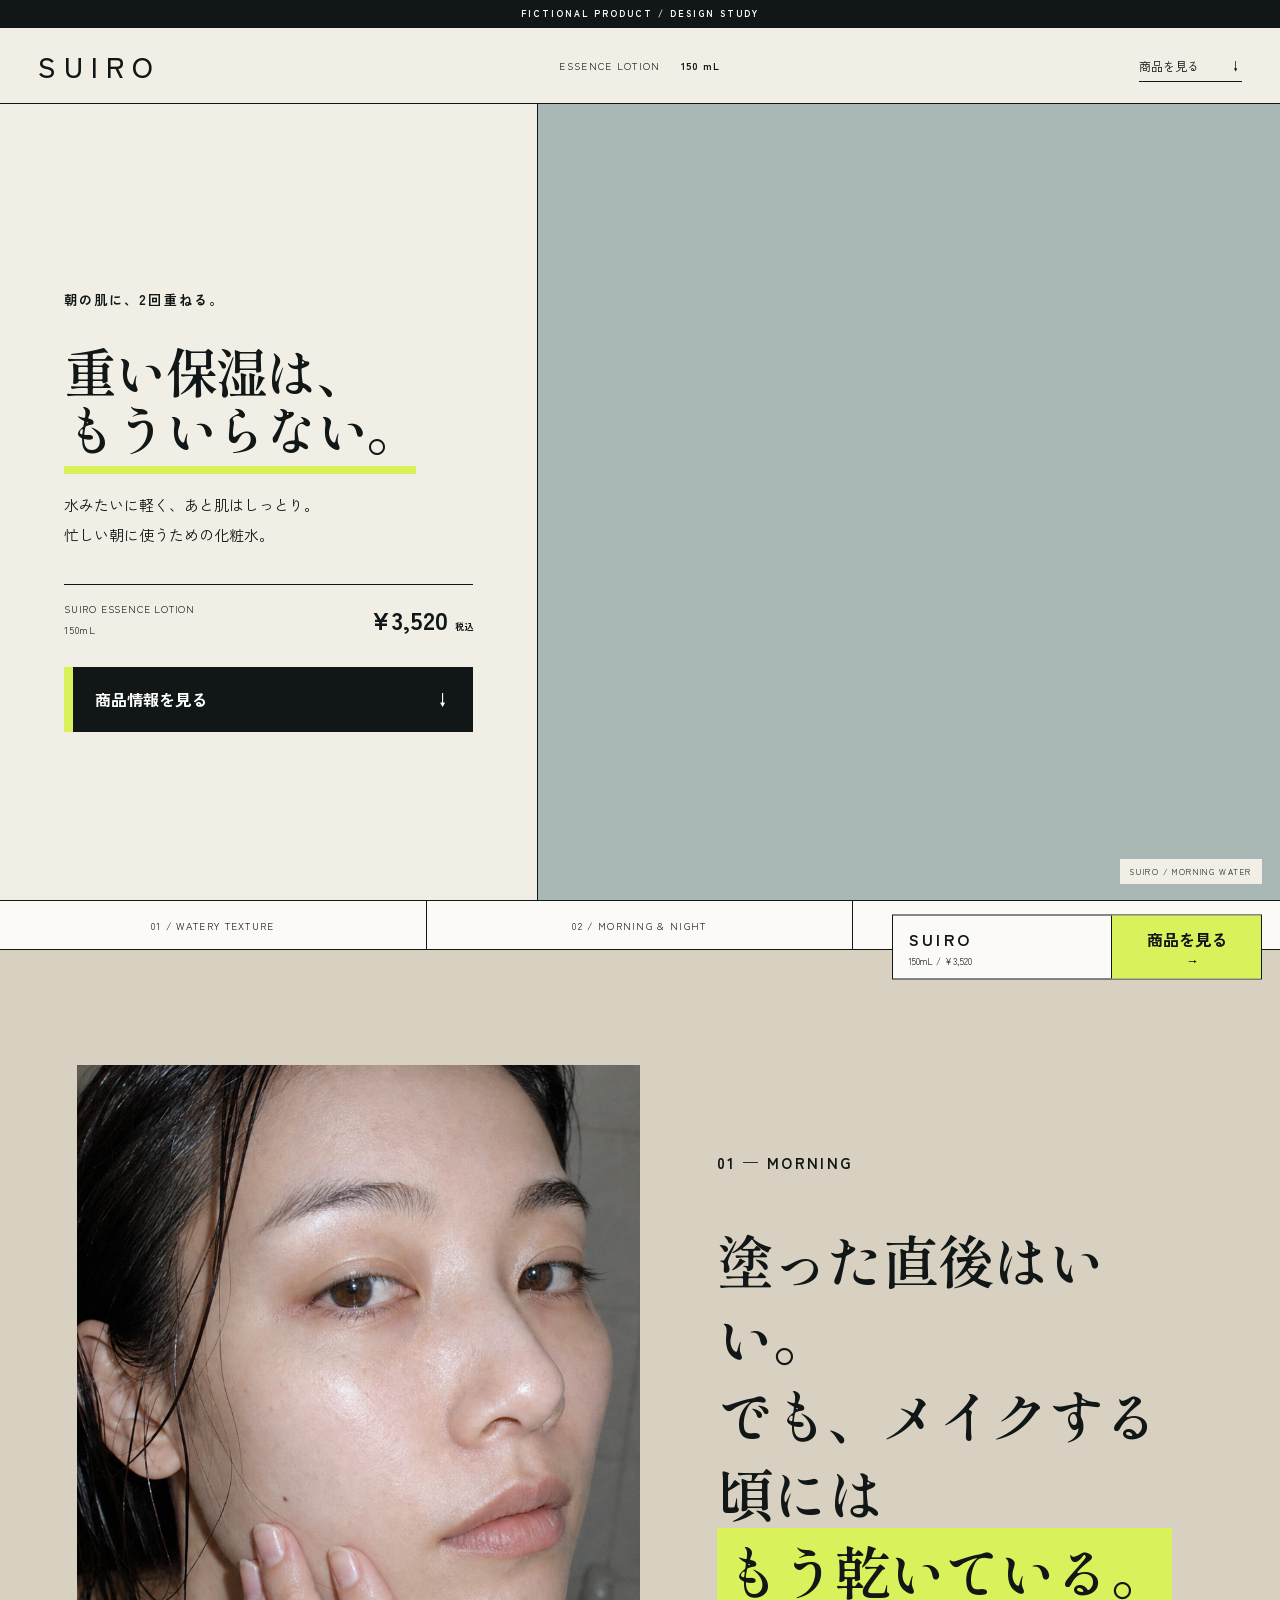
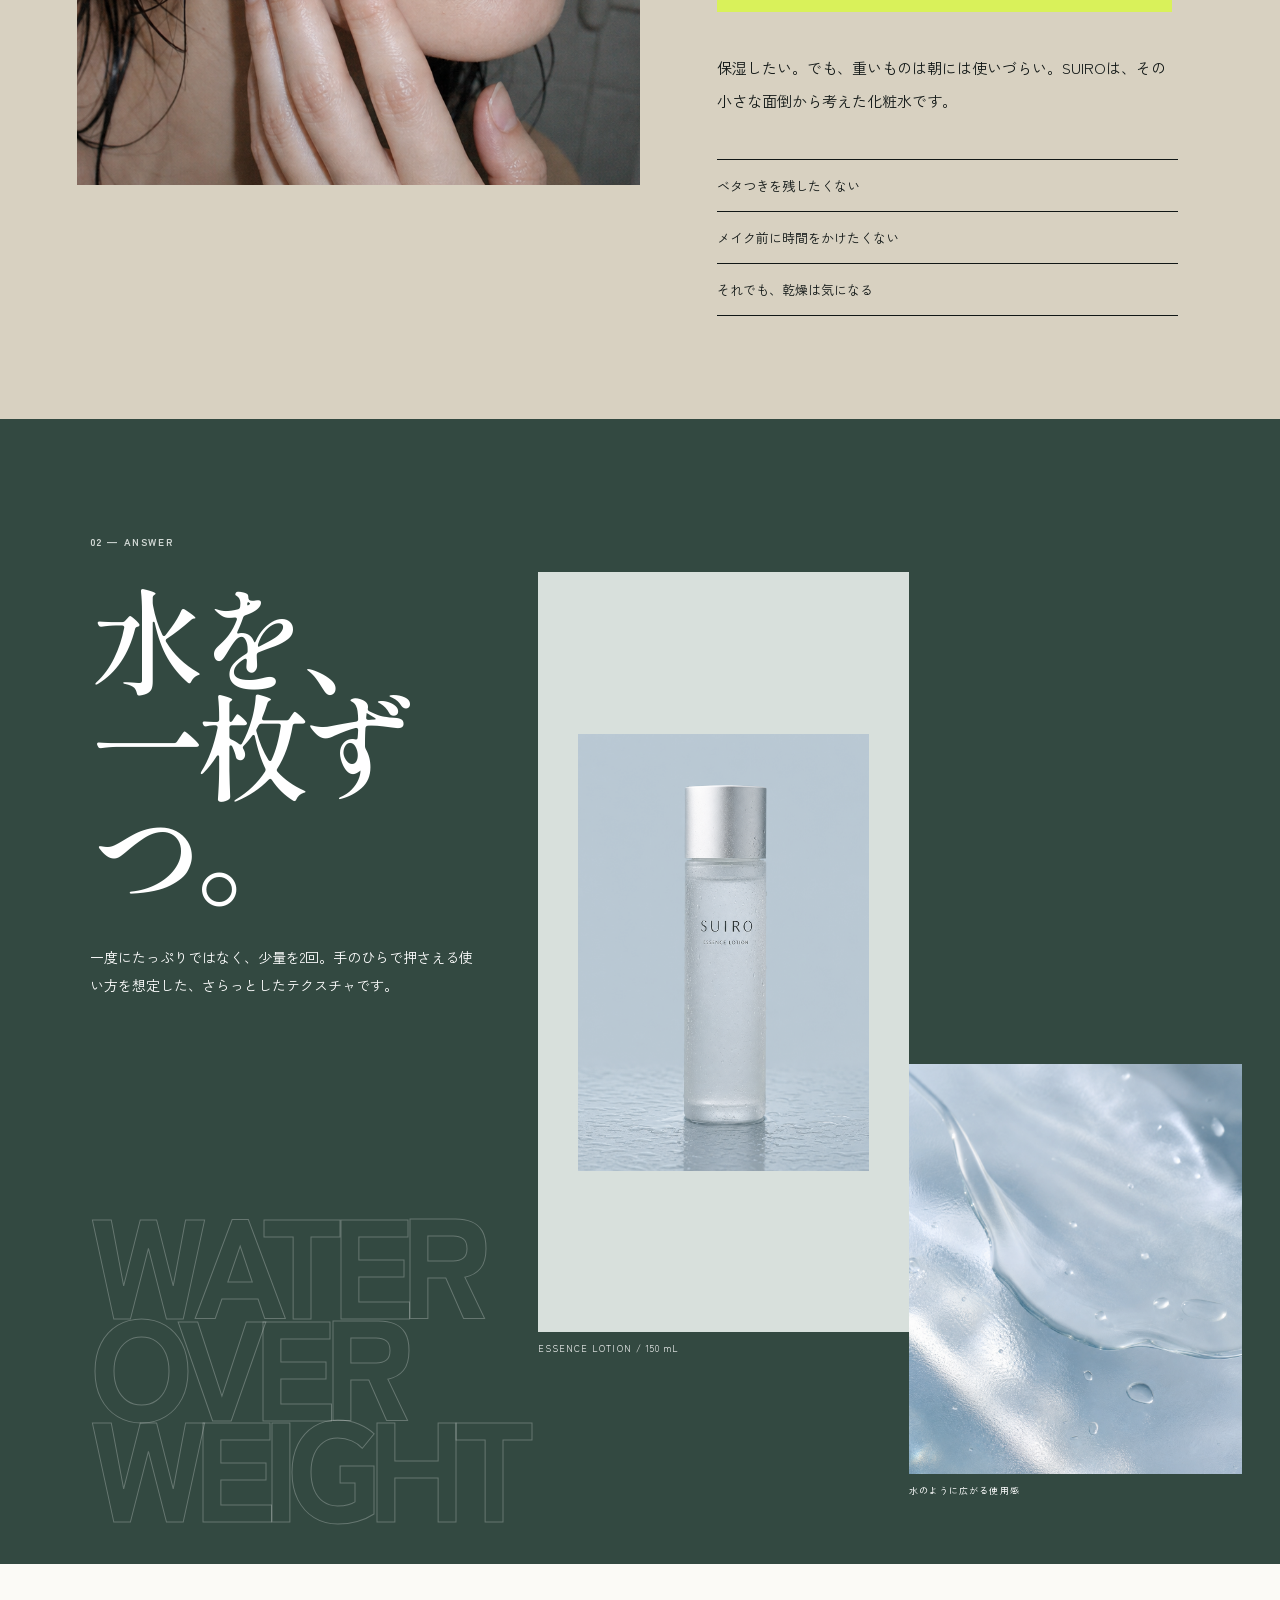
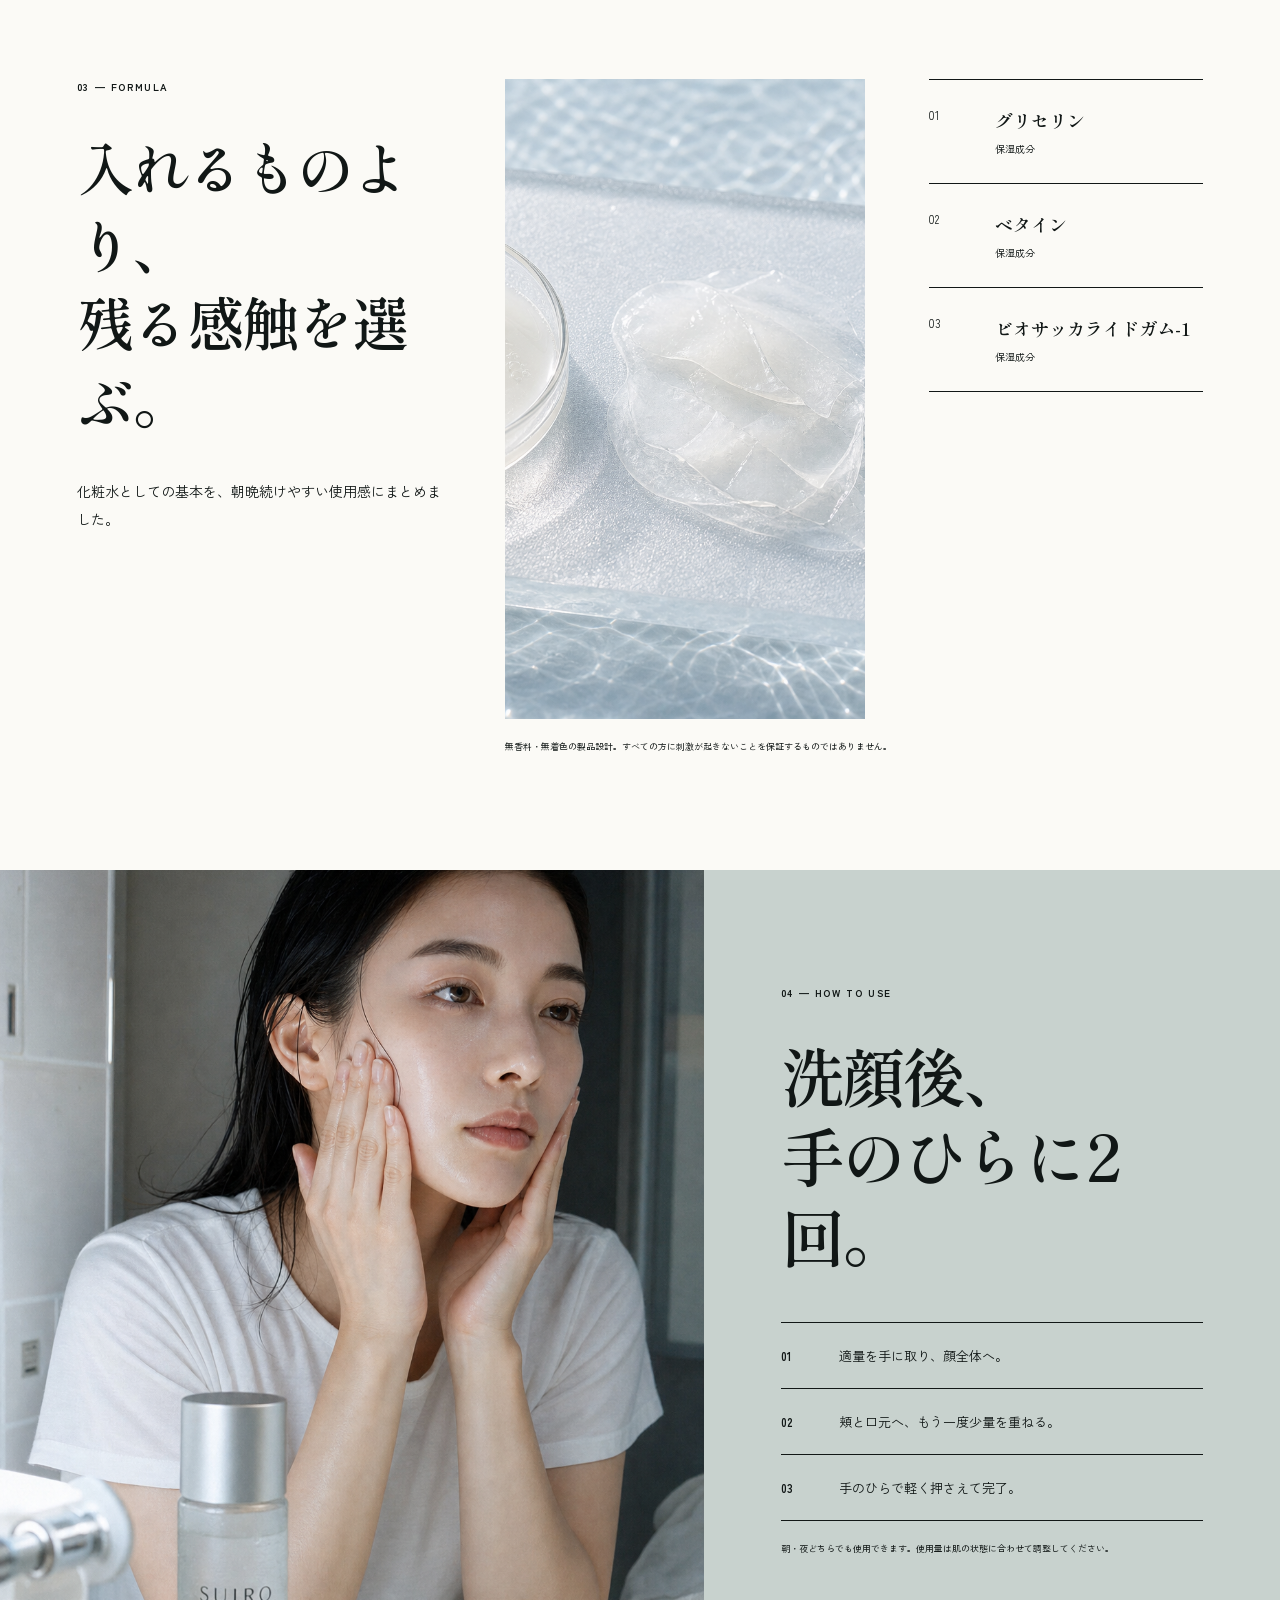
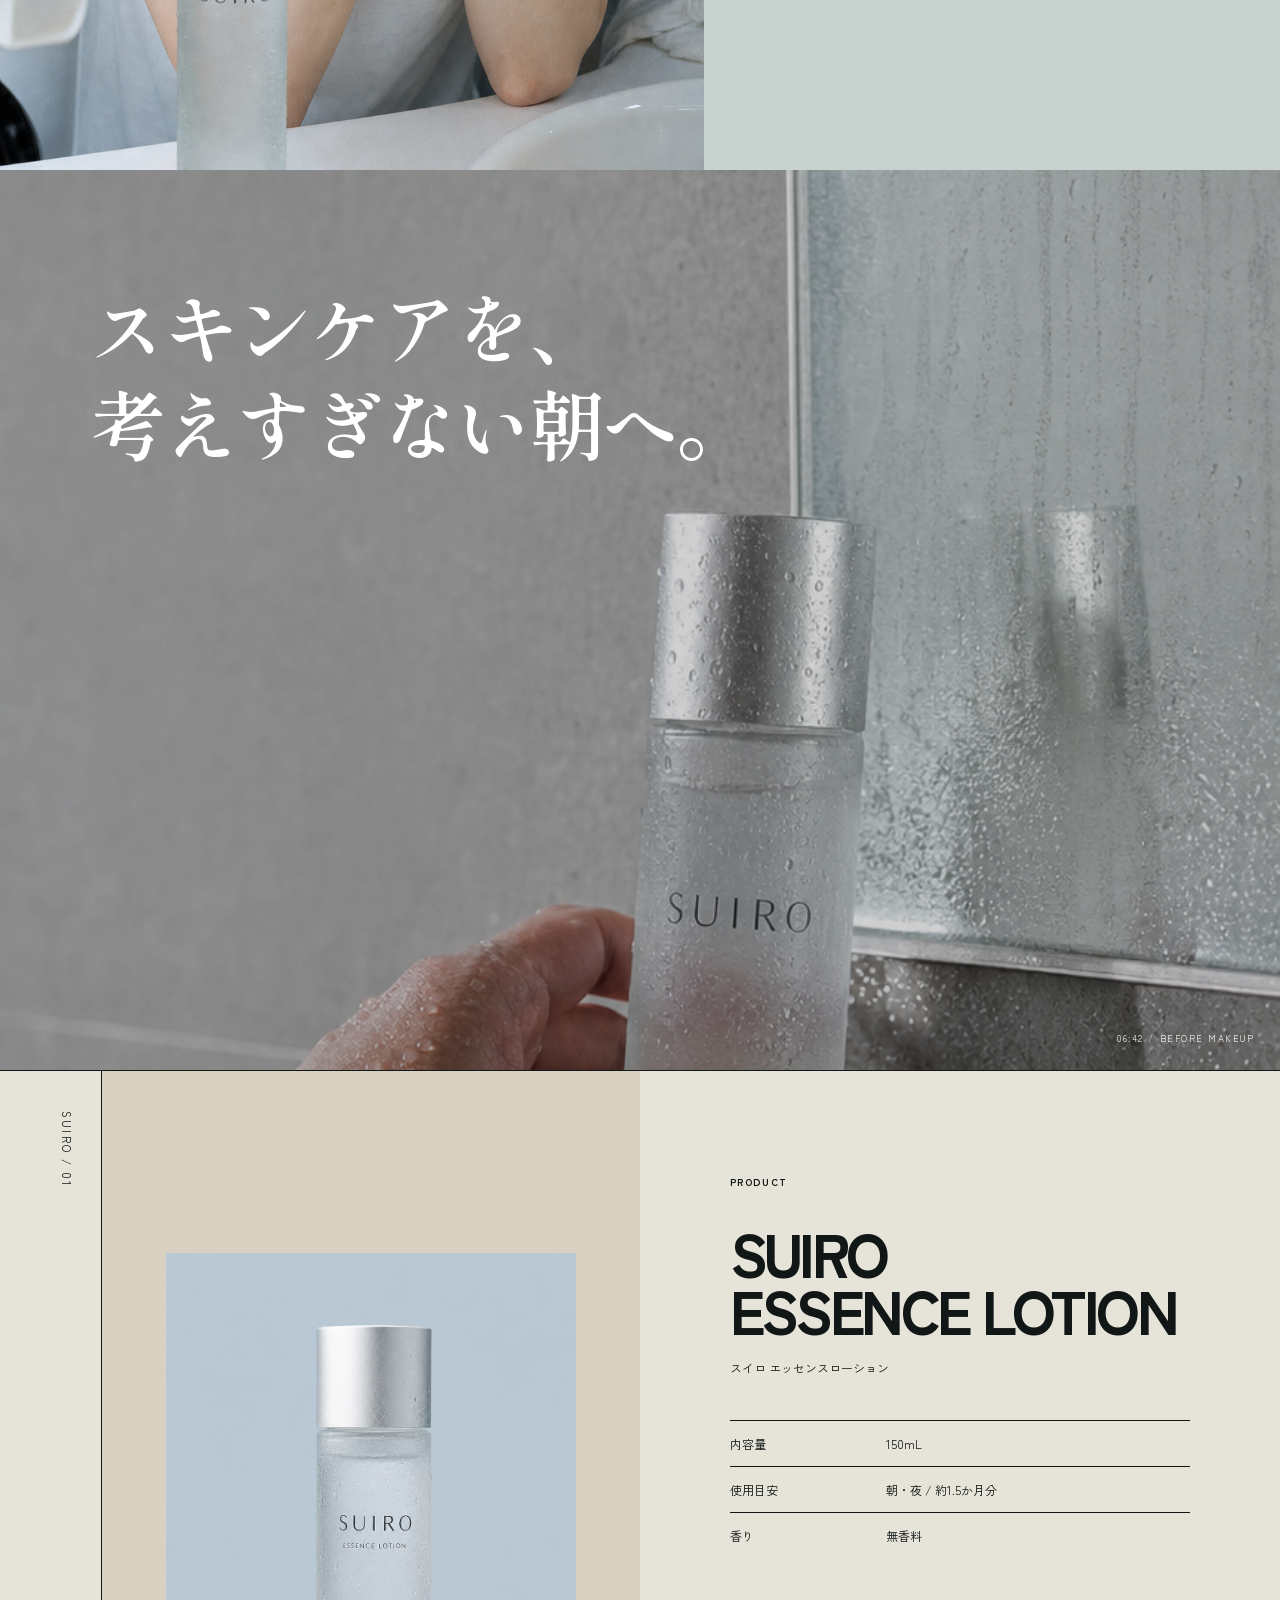
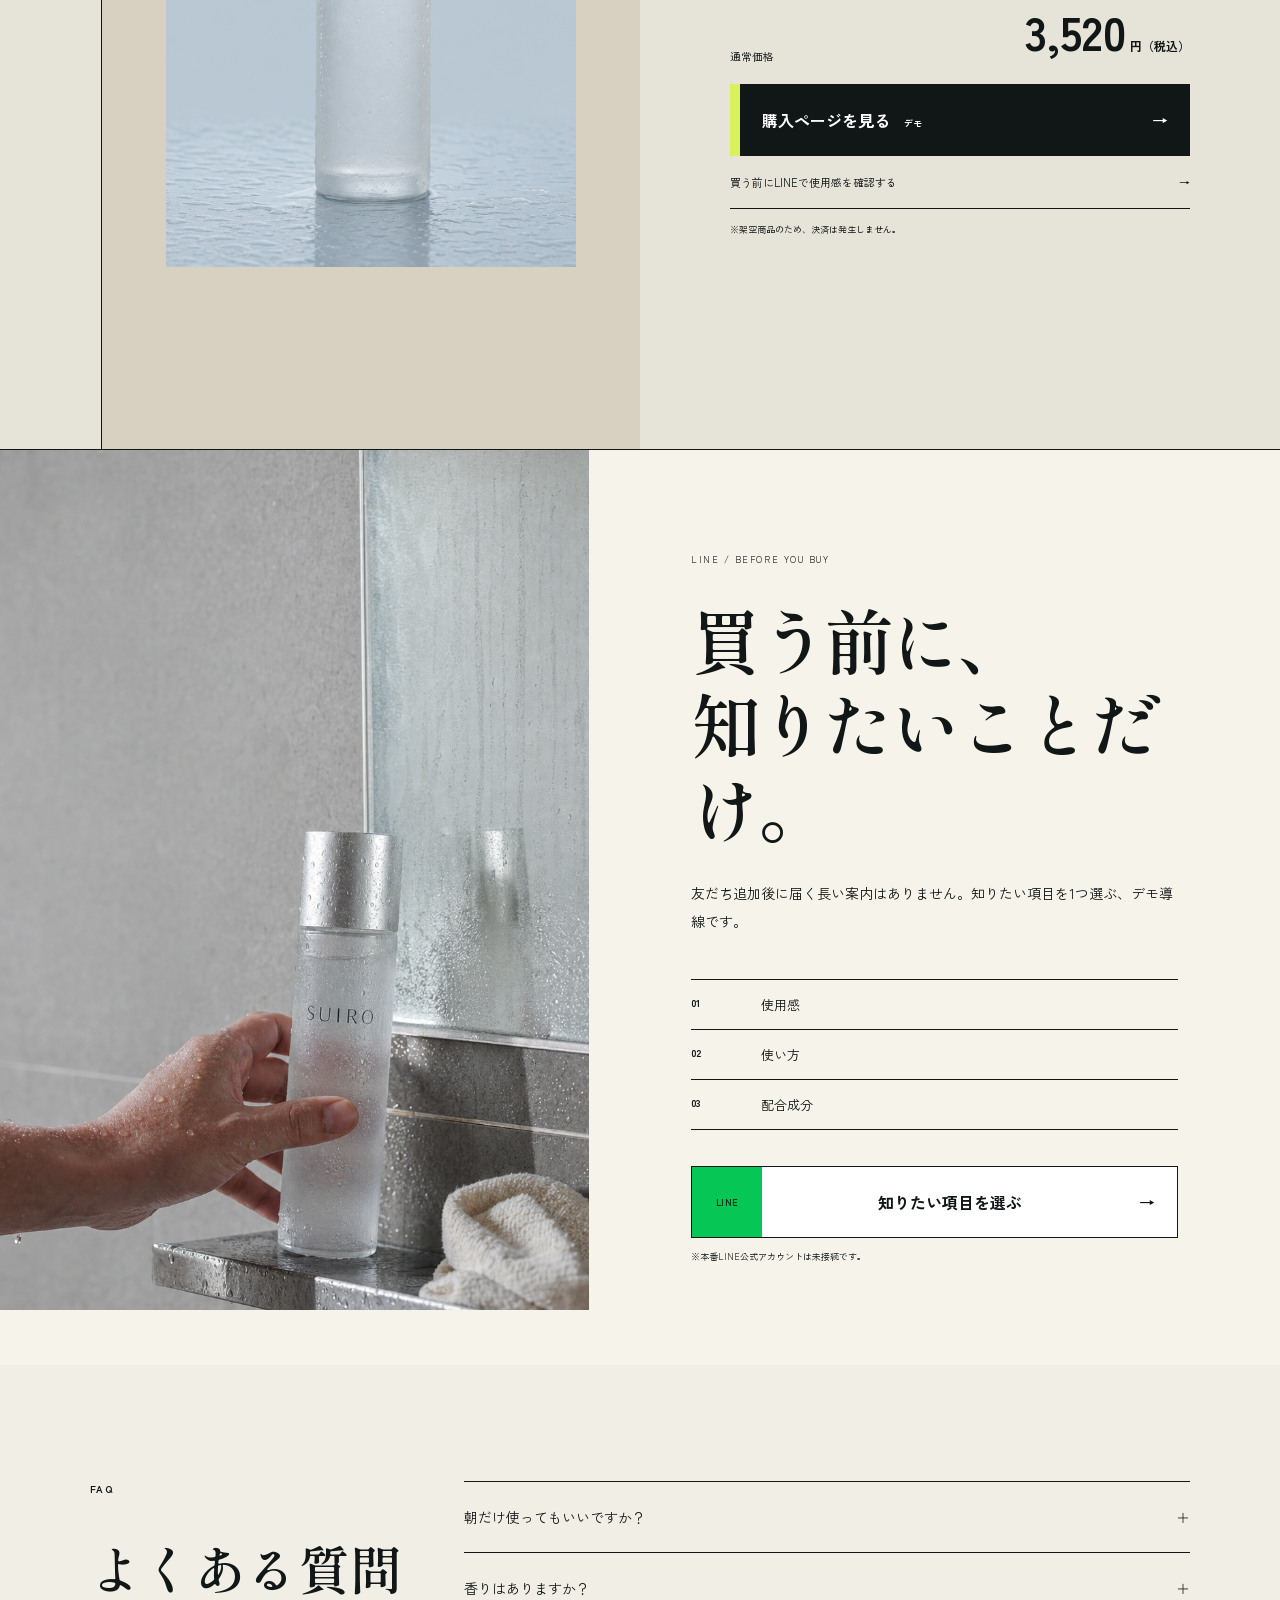
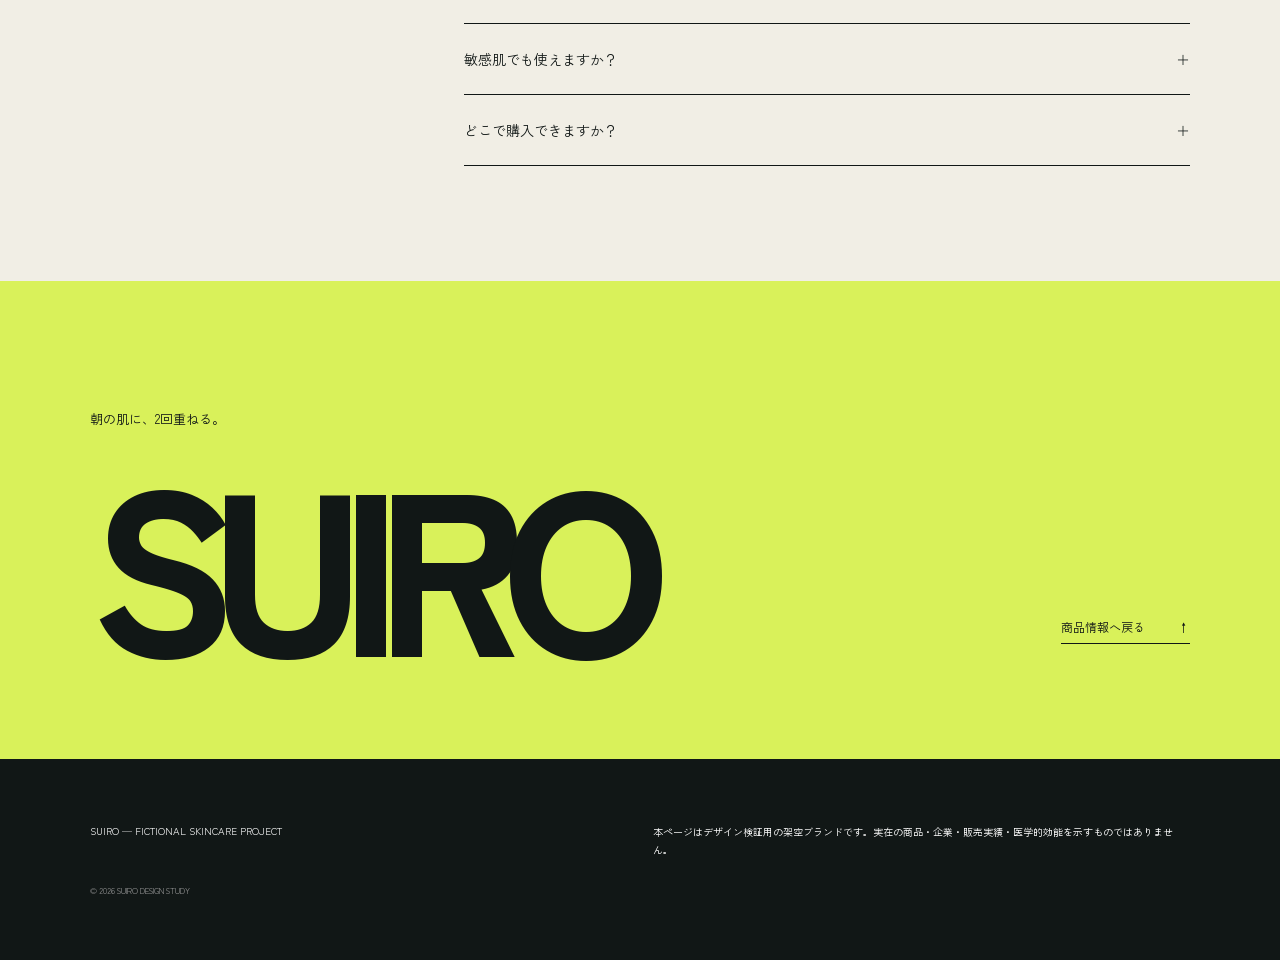
==== v2.html @ d71d6590 "Rebuild SUIRO as Japanese editorial sales LP" ====
<!doctype html>
<html lang="ja">
<head>
<meta charset="utf-8">
<meta name="viewport" content="width=device-width,initial-scale=1,viewport-fit=cover">
<meta name="theme-color" content="#f1eee5">
<title>SUIRO｜朝の肌に、水を置く。</title>
<meta name="description" content="架空化粧水SUIROの販売LPデザインサンプル。">
<link rel="preconnect" href="https://fonts.googleapis.com">
<link rel="preconnect" href="https://fonts.gstatic.com" crossorigin>
<link href="https://fonts.googleapis.com/css2?family=Shippori+Mincho+B1:wght@400;600;700&family=Zen+Kaku+Gothic+New:wght@400;500;700;900&display=swap" rel="stylesheet">
<link rel="stylesheet" href="v2.css">
</head>
<body>
<div class="sample-note">FICTIONAL PRODUCT / DESIGN STUDY</div>
<header class="site-head">
  <a class="wordmark" href="#top" aria-label="SUIRO トップ">SUIRO</a>
  <div class="head-spec">ESSENCE LOTION <b>150 mL</b></div>
  <a class="head-link" href="#offer">商品を見る <span>↓</span></a>
</header>
<main id="top">
  <section class="hero">
    <div class="hero-media" aria-label="水面に立つSUIROボトルの動画">
      <picture><source media="(max-width:760px)" srcset="assets/hero-mobile.png"><img src="assets/hero-desktop.png" alt="水面に立つSUIROエッセンスローション"></picture>
      <video class="hero-video" muted loop playsinline preload="none" aria-hidden="true"></video>
      <span class="media-caption">SUIRO / MORNING WATER</span>
    </div>
    <div class="hero-copy">
      <p class="hero-eyebrow">朝の肌に、2回重ねる。</p>
      <h1>重い保湿は、<br><em>もういらない。</em></h1>
      <p class="hero-lede">水みたいに軽く、あと肌はしっとり。<br>忙しい朝に使うための化粧水。</p>
      <div class="hero-rule"></div>
      <div class="hero-product-line">
        <span>SUIRO ESSENCE LOTION</span>
        <span>150mL</span>
        <strong>¥3,520 <small>税込</small></strong>
      </div>
      <a class="square-cta" href="#offer"><span>商品情報を見る</span><b>↓</b></a>
    </div>
  </section>

  <aside class="fact-tape" aria-label="商品概要">
    <span>01 / WATERY TEXTURE</span><span>02 / MORNING & NIGHT</span><span>03 / FRAGRANCE FREE</span>
  </aside>

  <section class="morning-problem">
    <div class="problem-photo"><img src="assets/suiro-morning-skin.png" alt="洗顔後の肌に触れる朝の女性"></div>
    <div class="problem-copy">
      <p class="section-no">01 — MORNING</p>
      <h2>塗った直後はいい。<br>でも、メイクする頃には<br><i>もう乾いている。</i></h2>
      <p>保湿したい。でも、重いものは朝には使いづらい。SUIROは、その小さな面倒から考えた化粧水です。</p>
      <ul class="plain-list"><li>ベタつきを残したくない</li><li>メイク前に時間をかけたくない</li><li>それでも、乾燥は気になる</li></ul>
    </div>
  </section>

  <section class="answer-block">
    <div class="answer-title">
      <p class="section-no light">02 — ANSWER</p>
      <h2>水を、<br>一枚ずつ。</h2>
      <p>一度にたっぷりではなく、少量を2回。手のひらで押さえる使い方を想定した、さらっとしたテクスチャです。</p>
    </div>
    <figure class="answer-product"><img src="assets/product.png" alt="SUIROエッセンスローションの商品ボトル"><figcaption>ESSENCE LOTION / 150 mL</figcaption></figure>
    <figure class="answer-texture"><img src="assets/texture.png" alt="水のようなローションテクスチャ"><figcaption>水のように広がる使用感</figcaption></figure>
    <div class="big-type" aria-hidden="true">WATER<br>OVER<br>WEIGHT</div>
  </section>

  <section class="formula-section">
    <div class="formula-head">
      <p class="section-no">03 — FORMULA</p>
      <h2>入れるものより、<br>残る感触を選ぶ。</h2>
      <p>化粧水としての基本を、朝晩続けやすい使用感にまとめました。</p>
    </div>
    <div class="formula-visual"><img src="assets/ingredients.png" alt="SUIROの処方イメージ"></div>
    <dl class="ingredient-lines">
      <div><dt>01</dt><dd><b>グリセリン</b><span>保湿成分</span></dd></div>
      <div><dt>02</dt><dd><b>ベタイン</b><span>保湿成分</span></dd></div>
      <div><dt>03</dt><dd><b>ビオサッカライドガム-1</b><span>保湿成分</span></dd></div>
    </dl>
    <p class="formula-note">無香料・無着色の製品設計。すべての方に刺激が起きないことを保証するものではありません。</p>
  </section>

  <section class="use-scene">
    <figure class="use-photo"><img src="assets/suiro-morning-use.png" alt="洗面所でSUIROを使う朝のシーン"></figure>
    <div class="use-copy">
      <p class="section-no">04 — HOW TO USE</p>
      <h2>洗顔後、<br>手のひらに2回。</h2>
      <ol><li><b>01</b><span>適量を手に取り、顔全体へ。</span></li><li><b>02</b><span>頬と口元へ、もう一度少量を重ねる。</span></li><li><b>03</b><span>手のひらで軽く押さえて完了。</span></li></ol>
      <p class="micro">朝・夜どちらでも使用できます。使用量は肌の状態に合わせて調整してください。</p>
    </div>
  </section>

  <section class="bathroom-break">
    <img src="assets/suiro-bathroom-hand.png" alt="濡れた洗面台でSUIROを手に取る様子">
    <blockquote>スキンケアを、<br>考えすぎない朝へ。</blockquote>
    <span>06:42 / BEFORE MAKEUP</span>
  </section>

  <section class="offer" id="offer">
    <div class="offer-kicker">SUIRO / 01</div>
    <div class="offer-image"><img src="assets/product.png" alt="SUIROエッセンスローション"></div>
    <div class="offer-copy">
      <p class="section-no">PRODUCT</p>
      <h2>SUIRO<br>ESSENCE LOTION</h2>
      <p class="jp-name">スイロ エッセンスローション</p>
      <table><tbody><tr><th>内容量</th><td>150mL</td></tr><tr><th>使用目安</th><td>朝・夜 / 約1.5か月分</td></tr><tr><th>香り</th><td>無香料</td></tr></tbody></table>
      <div class="offer-price"><span>通常価格</span><strong>3,520<small>円（税込）</small></strong></div>
      <button class="buy-button open-buy" type="button"><span>購入ページを見る <small>デモ</small></span><b>→</b></button>
      <button class="line-sub open-line" type="button">買う前にLINEで使用感を確認する <span>→</span></button>
      <p class="demo-caution">※架空商品のため、決済は発生しません。</p>
    </div>
  </section>

  <section class="line-help" id="line-help">
    <div class="line-photo"><img src="assets/suiro-bathroom-hand.png" alt="SUIROのボトルを手に取る様子"></div>
    <div class="line-copy">
      <p class="line-label">LINE / BEFORE YOU BUY</p>
      <h2>買う前に、<br>知りたいことだけ。</h2>
      <p>友だち追加後に届く長い案内はありません。知りたい項目を1つ選ぶ、デモ導線です。</p>
      <ol><li><b>01</b><span>使用感</span></li><li><b>02</b><span>使い方</span></li><li><b>03</b><span>配合成分</span></li></ol>
      <button class="line-button open-line" type="button"><span class="line-square">LINE</span><span>知りたい項目を選ぶ</span><b>→</b></button>
      <small>※本番LINE公式アカウントは未接続です。</small>
    </div>
  </section>

  <section class="faq">
    <div class="faq-title"><p class="section-no">FAQ</p><h2>よくある質問</h2></div>
    <div class="faq-list">
      <details><summary>朝だけ使ってもいいですか？<span>＋</span></summary><p>朝・夜どちらでも使用できます。肌の状態に合わせてお使いください。</p></details>
      <details><summary>香りはありますか？<span>＋</span></summary><p>無香料の製品設計です。</p></details>
      <details><summary>敏感肌でも使えますか？<span>＋</span></summary><p>肌質には個人差があります。心配な場合は少量から試し、異常がある場合は使用を中止してください。</p></details>
      <details><summary>どこで購入できますか？<span>＋</span></summary><p>このページは架空商品のデザインサンプルのため、実際の販売は行っていません。</p></details>
    </div>
  </section>

  <section class="last-call">
    <p>朝の肌に、2回重ねる。</p><h2>SUIRO</h2><a href="#offer">商品情報へ戻る <span>↑</span></a>
  </section>
</main>
<footer><span>SUIRO — FICTIONAL SKINCARE PROJECT</span><p>本ページはデザイン検証用の架空ブランドです。実在の商品・企業・販売実績・医学的効能を示すものではありません。</p><small>© 2026 SUIRO DESIGN STUDY</small></footer>

<div class="sticky-offer" aria-hidden="true"><div><b>SUIRO</b><span>150mL / ¥3,520</span></div><button class="open-buy" type="button">商品を見る <span>→</span></button></div>
<div class="modal" id="demo-modal" hidden><div class="modal-backdrop" data-close></div><div class="modal-panel" role="dialog" aria-modal="true" aria-labelledby="modal-title"><button class="modal-close" type="button" data-close>閉じる ×</button><p class="section-no">SUIRO / DESIGN DEMO</p><h2 id="modal-title">ここから先は<br>デモ画面です。</h2><p class="modal-copy">架空商品のため、購入・友だち追加は発生しません。実案件では公式の購入URLまたはLINE公式アカウントへ接続します。</p><button class="modal-ok" type="button" data-close>ページへ戻る</button></div></div>
<script src="motion.js" defer></script><script src="v2.js" defer></script>
</body></html>
---- v2.css ----
:root{--paper:#f1eee5;--white:#fbfaf6;--ink:#111716;--green:#334941;--acid:#d9f15a;--line:#b8b8ad;--sans:'Zen Kaku Gothic New','Yu Gothic',sans-serif;--serif:'Shippori Mincho B1','Yu Mincho',serif}*{box-sizing:border-box}html{scroll-behavior:smooth}body{margin:0;background:var(--paper);color:var(--ink);font-family:var(--sans);font-feature-settings:'palt';overflow-x:hidden}img{display:block;width:100%;height:100%;object-fit:cover}button,a{font:inherit;color:inherit}.sample-note{height:28px;background:var(--ink);color:#fff;text-align:center;font:700 9px/28px var(--sans);letter-spacing:.22em}.site-head{height:76px;padding:0 3vw;display:grid;grid-template-columns:1fr auto 1fr;align-items:center;background:var(--paper);border-bottom:1px solid var(--ink);position:relative;z-index:10}.wordmark{font:500 29px/1 var(--sans);letter-spacing:.28em;text-decoration:none}.head-spec{font-size:10px;letter-spacing:.13em}.head-spec b{margin-left:16px}.head-link{justify-self:end;text-decoration:none;border-bottom:1px solid;padding:7px 0;font-size:12px}.head-link span{margin-left:28px}.hero{min-height:calc(100vh - 104px);display:grid;grid-template-columns:42% 58%;position:relative;background:var(--paper)}.hero-media{grid-column:2;position:relative;min-height:720px;overflow:hidden;background:#aab8b5}.hero-media picture,.hero-media picture img,.hero-video{position:absolute;inset:0;width:100%;height:100%;object-fit:cover}.hero-video{opacity:0;transition:opacity .6s}.hero-video[data-ready=true]{opacity:1}.media-caption{position:absolute;right:18px;bottom:16px;font-size:8px;letter-spacing:.2em;background:var(--paper);padding:7px 10px}.hero-copy{grid-column:1;grid-row:1;padding:9vh 5vw 7vh;display:flex;flex-direction:column;justify-content:center;border-right:1px solid var(--ink)}.hero-eyebrow{font-size:13px;font-weight:700;letter-spacing:.16em;margin:0 0 32px}.hero h1{font:600 clamp(46px,4.15vw,66px)/1.08 var(--serif);letter-spacing:-.05em;margin:0}.hero h1 em{font-style:normal;border-bottom:8px solid var(--acid)}.hero-lede{font-size:15px;line-height:2;margin:34px 0}.hero-rule{height:1px;background:var(--ink);width:100%;margin:0 0 16px}.hero-product-line{display:grid;grid-template-columns:1fr auto;gap:6px 16px;font-size:10px;letter-spacing:.08em}.hero-product-line strong{grid-column:2;grid-row:1/3;font-size:25px;letter-spacing:0}.hero-product-line small{font-size:9px}.square-cta{margin-top:30px;text-decoration:none;background:var(--ink);color:#fff;min-height:65px;display:flex;align-items:center;justify-content:space-between;padding:0 22px;border-left:9px solid var(--acid);font-weight:700}.fact-tape{height:50px;display:grid;grid-template-columns:repeat(3,1fr);background:var(--white);border-top:1px solid var(--ink);border-bottom:1px solid var(--ink)}.fact-tape span{display:grid;place-items:center;font-size:10px;letter-spacing:.13em;border-right:1px solid var(--ink)}.fact-tape span:last-child{border:0}.morning-problem{display:grid;grid-template-columns:1fr 1fr;min-height:860px;background:#d8d1c1}.problem-photo{margin:9vw 0 0 6vw;height:720px}.problem-copy{padding:12vw 8vw 8vw 6vw}.section-no{font-size:10px;font-weight:700;letter-spacing:.16em;margin:0 0 34px}.problem-copy h2,.formula-head h2{font:600 clamp(40px,4.5vw,68px)/1.35 var(--serif);letter-spacing:-.05em;margin:0}.problem-copy h2 i{font-style:normal;background:var(--acid);padding:0 .12em}.problem-copy>p{max-width:540px;font-size:15px;line-height:2.2;margin:42px 0}.plain-list{list-style:none;margin:0;padding:0;max-width:540px;border-top:1px solid var(--ink)}.plain-list li{padding:16px 0;border-bottom:1px solid var(--ink);font-size:13px}.answer-block{background:var(--green);color:#fff;min-height:1100px;position:relative;display:grid;grid-template-columns:42% 29% 29%;grid-template-rows:auto 1fr;overflow:hidden}.answer-title{padding:9vw 4vw 4vw 7vw}.section-no.light{color:#d2d9d5}.answer-title h2{font:600 clamp(74px,9vw,144px)/.92 var(--serif);letter-spacing:-.08em;margin:0}.answer-title>p:last-child{max-width:480px;line-height:2;margin-top:42px;font-size:14px}.answer-product{grid-column:2;grid-row:1/3;margin:12vw 0 8vw;height:760px;background:#d8e0dc}.answer-product img{object-fit:contain;padding:40px}.answer-texture{grid-column:3;grid-row:2;margin:0 3vw 7vw 0;height:410px}.answer-product figcaption,.answer-texture figcaption{font-size:9px;letter-spacing:.12em;padding-top:10px}.big-type{position:absolute;left:7vw;bottom:4vw;font:900 clamp(86px,11vw,180px)/.72 var(--sans);letter-spacing:-.09em;color:transparent;-webkit-text-stroke:1px rgba(255,255,255,.25);pointer-events:none}.formula-section{padding:9vw 6vw;background:var(--white);display:grid;grid-template-columns:38% 32% 30%;align-items:start}.formula-head{padding:0 5vw 0 0}.formula-head>p:last-child{font-size:14px;line-height:2;margin-top:38px}.formula-visual{height:640px}.ingredient-lines{margin:0;padding-left:5vw}.ingredient-lines div{display:grid;grid-template-columns:48px 1fr;gap:18px;padding:27px 0;border-top:1px solid var(--ink)}.ingredient-lines div:last-child{border-bottom:1px solid var(--ink)}.ingredient-lines dt{font-size:11px}.ingredient-lines dd{margin:0}.ingredient-lines b,.ingredient-lines span{display:block}.ingredient-lines b{font:600 18px var(--serif)}.ingredient-lines span{font-size:10px;margin-top:8px}.formula-note{grid-column:2/4;font-size:9px;line-height:1.8;margin:20px 0 0}.use-scene{display:grid;grid-template-columns:55% 45%;background:#c8d2ce}.use-photo{height:900px;margin:0}.use-copy{padding:9vw 6vw}.use-copy h2{font:600 clamp(48px,5vw,76px)/1.25 var(--serif);margin:0 0 48px;letter-spacing:-.05em}.use-copy ol{list-style:none;padding:0;margin:0;border-top:1px solid var(--ink)}.use-copy li{display:grid;grid-template-columns:58px 1fr;align-items:center;padding:23px 0;border-bottom:1px solid var(--ink)}.use-copy li b{font-size:11px}.use-copy li span{font-size:13px}.micro{font-size:9px;line-height:1.8;margin-top:20px}.bathroom-break{height:100vh;min-height:720px;position:relative;background:#777}.bathroom-break:after{content:'';position:absolute;inset:0;background:rgba(0,0,0,.18)}.bathroom-break blockquote{position:absolute;z-index:2;left:7vw;top:12vh;margin:0;color:#fff;font:600 clamp(50px,6vw,90px)/1.25 var(--serif);letter-spacing:-.05em}.bathroom-break>span{position:absolute;z-index:2;right:2vw;bottom:2vw;color:#fff;font-size:9px;letter-spacing:.17em}.offer{display:grid;grid-template-columns:8% 42% 50%;min-height:980px;background:#e6e3d8;border-top:1px solid var(--ink);border-bottom:1px solid var(--ink)}.offer-kicker{writing-mode:vertical-rl;padding:40px 26px;font-size:11px;letter-spacing:.2em;border-right:1px solid var(--ink)}.offer-image{padding:7vw 5vw;background:#d8d1c1}.offer-image img{object-fit:contain}.offer-copy{padding:8vw 7vw}.offer-copy h2{font:900 clamp(42px,4.7vw,78px)/.95 var(--sans);letter-spacing:-.06em;margin:0}.jp-name{font-size:12px;margin:22px 0 44px}.offer table{border-collapse:collapse;width:100%;font-size:12px}.offer th,.offer td{padding:14px 0;border-top:1px solid var(--ink);text-align:left}.offer th{font-weight:400;width:34%}.offer-price{margin:40px 0 20px;display:flex;align-items:flex-end;justify-content:space-between}.offer-price span{font-size:11px}.offer-price strong{font-size:46px}.offer-price small{font-size:12px;margin-left:4px}.buy-button,.line-button{width:100%;border:0;border-radius:0;background:var(--ink);color:#fff;min-height:72px;padding:0 22px;display:flex;align-items:center;justify-content:space-between;font-weight:700;cursor:pointer}.buy-button{border-left:10px solid var(--acid)}.buy-button small{font-size:9px;margin-left:10px}.line-sub{width:100%;border:0;border-bottom:1px solid var(--ink);background:transparent;padding:18px 0;display:flex;justify-content:space-between;font-size:11px;cursor:pointer}.demo-caution{font-size:9px;margin-top:14px}.line-help{display:grid;grid-template-columns:46% 54%;background:#f6f3ea}.line-photo{height:860px}.line-copy{padding:8vw 8vw}.line-label{font-size:9px;letter-spacing:.17em;margin:0 0 30px}.line-copy h2{font:600 clamp(50px,5.5vw,84px)/1.2 var(--serif);margin:0;letter-spacing:-.05em}.line-copy>p:not(.line-label){font-size:14px;line-height:2;margin:30px 0 44px;max-width:500px}.line-copy ol{list-style:none;margin:0 0 36px;padding:0;border-top:1px solid}.line-copy li{display:grid;grid-template-columns:70px 1fr;padding:15px 0;border-bottom:1px solid;font-size:13px}.line-copy li b{font-size:10px}.line-button{background:#fff;color:var(--ink);border:1px solid var(--ink);padding:0}.line-square{height:70px;width:70px;display:grid;place-items:center;background:#06c755;color:#063519;font-size:9px;letter-spacing:.05em}.line-button>b{margin-right:22px}.line-copy>small{display:block;font-size:9px;margin-top:12px}.faq{display:grid;grid-template-columns:34% 66%;padding:9vw 7vw;background:var(--paper)}.faq-title h2{font:600 52px var(--serif);margin:0}.faq-list{border-top:1px solid}.faq details{border-bottom:1px solid}.faq summary{list-style:none;cursor:pointer;padding:25px 0;display:flex;justify-content:space-between;font-size:14px}.faq summary::-webkit-details-marker{display:none}.faq details p{font-size:12px;line-height:1.9;max-width:680px;padding:0 0 24px;margin:0}.last-call{padding:9vw 7vw;background:var(--acid);display:grid;grid-template-columns:1fr auto;align-items:end}.last-call p{grid-column:1/3;font-size:13px}.last-call h2{font:900 clamp(100px,18vw,270px)/.75 var(--sans);letter-spacing:-.1em;margin:30px 0 0}.last-call a{text-decoration:none;border-bottom:1px solid;padding-bottom:8px;font-size:12px}.last-call a span{margin-left:30px}footer{background:var(--ink);color:#fff;padding:5vw 7vw;display:grid;grid-template-columns:1fr 1fr;gap:25px;font-size:10px}footer p{margin:0;line-height:1.8}footer small{grid-column:1/3;color:#999}.sticky-offer{position:fixed;z-index:30;right:18px;bottom:18px;width:370px;background:var(--white);border:1px solid var(--ink);display:grid;grid-template-columns:1fr 150px;transform:translateY(150%);transition:transform .35s}.sticky-offer.show{transform:none}.sticky-offer>div{padding:11px 16px}.sticky-offer b,.sticky-offer span{display:block}.sticky-offer b{letter-spacing:.2em}.sticky-offer span{font-size:9px;margin-top:4px}.sticky-offer button{border:0;border-left:1px solid;background:var(--acid);font-weight:700;cursor:pointer}.sticky-offer button span{margin-left:12px}.modal[hidden]{display:none}.modal{position:fixed;inset:0;z-index:100}.modal-backdrop{position:absolute;inset:0;background:rgba(17,23,22,.7)}.modal-panel{position:absolute;right:0;top:0;bottom:0;width:min(500px,100%);background:var(--paper);padding:8vh 6vw;display:flex;flex-direction:column}.modal-close{align-self:flex-end;border:0;background:none;font-size:11px;cursor:pointer}.modal-panel h2{font:600 52px/1.25 var(--serif);margin:7vh 0 25px}.modal-copy{font-size:13px;line-height:2}.modal-ok{margin-top:auto;border:0;background:var(--ink);color:#fff;height:64px;font-weight:700;cursor:pointer}@media(max-width:760px){.sample-note{height:24px;line-height:24px;font-size:7px}.site-head{height:58px;padding:0 18px;grid-template-columns:1fr auto}.wordmark{font-size:22px}.head-spec{display:none}.head-link{font-size:10px}.hero{display:flex;flex-direction:column;min-height:auto}.hero-media{order:1;min-height:0;height:56svh;grid-column:auto}.media-caption{font-size:6px;right:10px;bottom:10px}.hero-copy{order:2;padding:38px 22px 44px;border:0;border-top:1px solid}.hero-eyebrow{font-size:10px;margin-bottom:18px}.hero h1{font-size:45px;line-height:1.14}.hero h1 em{border-bottom-width:5px}.hero-lede{font-size:12px;line-height:1.9;margin:22px 0}.hero-product-line{font-size:8px}.hero-product-line strong{font-size:21px}.square-cta{margin-top:22px;min-height:58px;font-size:12px}.fact-tape{height:auto;grid-template-columns:1fr}.fact-tape span{height:34px;border-right:0;border-bottom:1px solid;font-size:8px}.fact-tape span:last-child{border:0}.morning-problem{display:flex;flex-direction:column;min-height:0}.problem-photo{order:2;margin:0 22px 40px;height:470px}.problem-copy{order:1;padding:70px 22px 45px}.section-no{font-size:8px;margin-bottom:22px}.problem-copy h2,.formula-head h2{font-size:38px;line-height:1.42}.problem-copy>p{font-size:12px;line-height:2;margin:28px 0}.plain-list li{font-size:11px;padding:13px 0}.answer-block{display:block;min-height:0;padding-bottom:70px}.answer-title{padding:75px 22px 30px}.answer-title h2{font-size:74px}.answer-title>p:last-child{font-size:12px;margin-top:30px}.answer-product{margin:20px 0 0 28%;height:510px}.answer-product img{padding:24px}.answer-texture{margin:45px 22px 0;height:250px}.answer-product figcaption,.answer-texture figcaption{font-size:7px}.big-type{font-size:80px;bottom:22px;left:14px}.formula-section{display:flex;flex-direction:column;padding:72px 22px}.formula-head{padding:0}.formula-head>p:last-child{font-size:12px;margin-top:24px}.formula-visual{height:430px;margin:38px -22px 0}.ingredient-lines{padding:0;margin-top:28px;width:100%}.ingredient-lines div{padding:20px 0}.ingredient-lines b{font-size:16px}.formula-note{font-size:8px;margin-top:16px}.use-scene{display:flex;flex-direction:column}.use-photo{height:560px}.use-copy{padding:65px 22px 75px}.use-copy h2{font-size:42px;margin-bottom:34px}.use-copy li span{font-size:11px}.bathroom-break{height:86svh;min-height:620px}.bathroom-break img{object-position:58% center}.bathroom-break blockquote{left:22px;top:56px;font-size:40px}.bathroom-break>span{font-size:7px;right:12px;bottom:12px}.offer{display:grid;grid-template-columns:42px 1fr;min-height:0}.offer-kicker{padding:24px 13px}.offer-image{grid-column:2;padding:55px 40px;height:480px}.offer-copy{grid-column:1/3;padding:58px 22px 72px;border-top:1px solid}.offer-copy h2{font-size:43px}.jp-name{margin:18px 0 30px}.offer-price strong{font-size:38px}.buy-button{min-height:66px;font-size:12px}.line-help{display:flex;flex-direction:column}.line-photo{height:480px}.line-copy{padding:62px 22px 76px}.line-copy h2{font-size:44px}.line-copy>p:not(.line-label){font-size:12px;margin:25px 0 34px}.line-square{height:64px;width:64px}.line-button{font-size:11px}.faq{display:block;padding:70px 22px}.faq-title h2{font-size:39px;margin-bottom:34px}.faq summary{font-size:12px;padding:20px 0}.faq details p{font-size:10px}.last-call{padding:65px 22px 80px;display:block}.last-call h2{font-size:108px;margin:35px 0 45px}.last-call p{font-size:10px}footer{display:block;padding:48px 22px 110px}footer p{margin:25px 0}footer small{display:block}.sticky-offer{left:0;right:0;bottom:0;width:100%;grid-template-columns:46% 54%;border-left:0;border-right:0;border-bottom:0}.sticky-offer>div{padding:9px 14px}.sticky-offer button{min-height:55px;font-size:11px}.modal-panel{padding:30px 22px}.modal-panel h2{font-size:39px;margin-top:60px}}
@media(prefers-reduced-motion:reduce){*{scroll-behavior:auto!important;transition:none!important}.hero-video{display:none}}
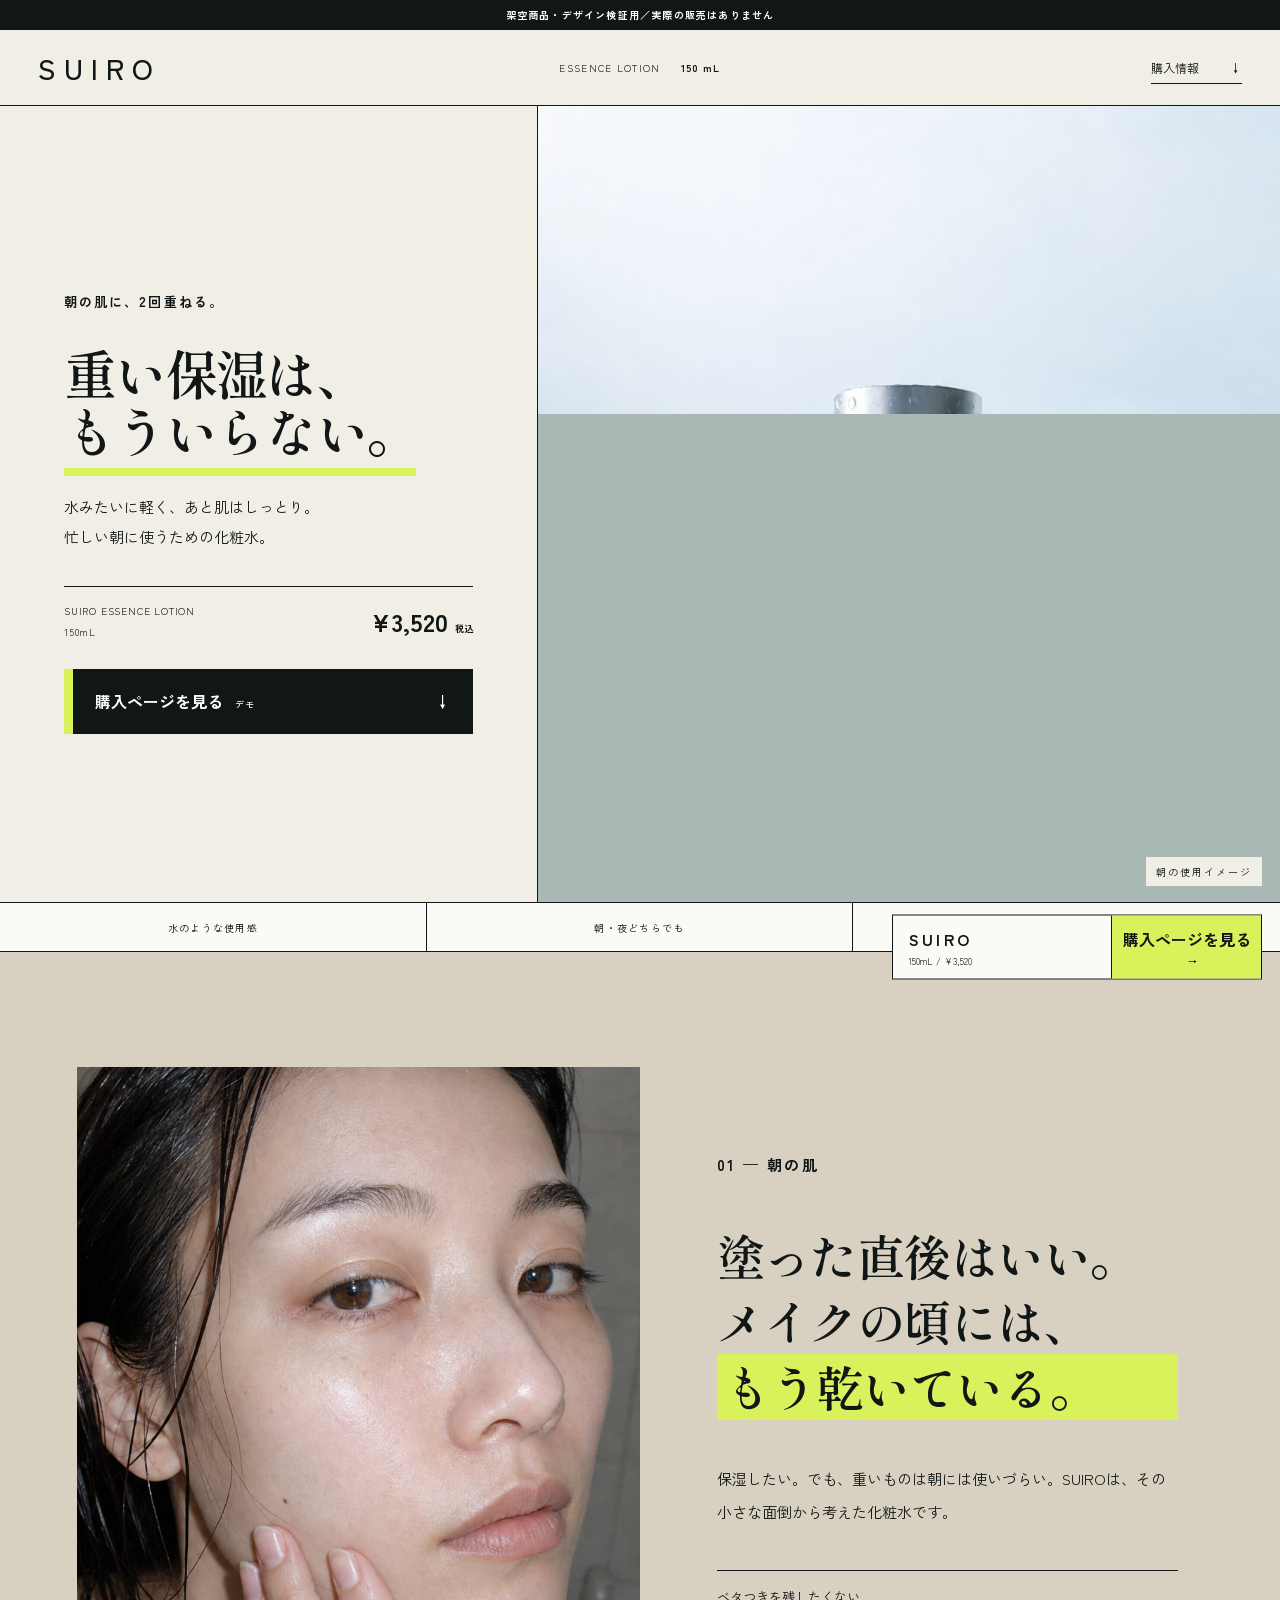
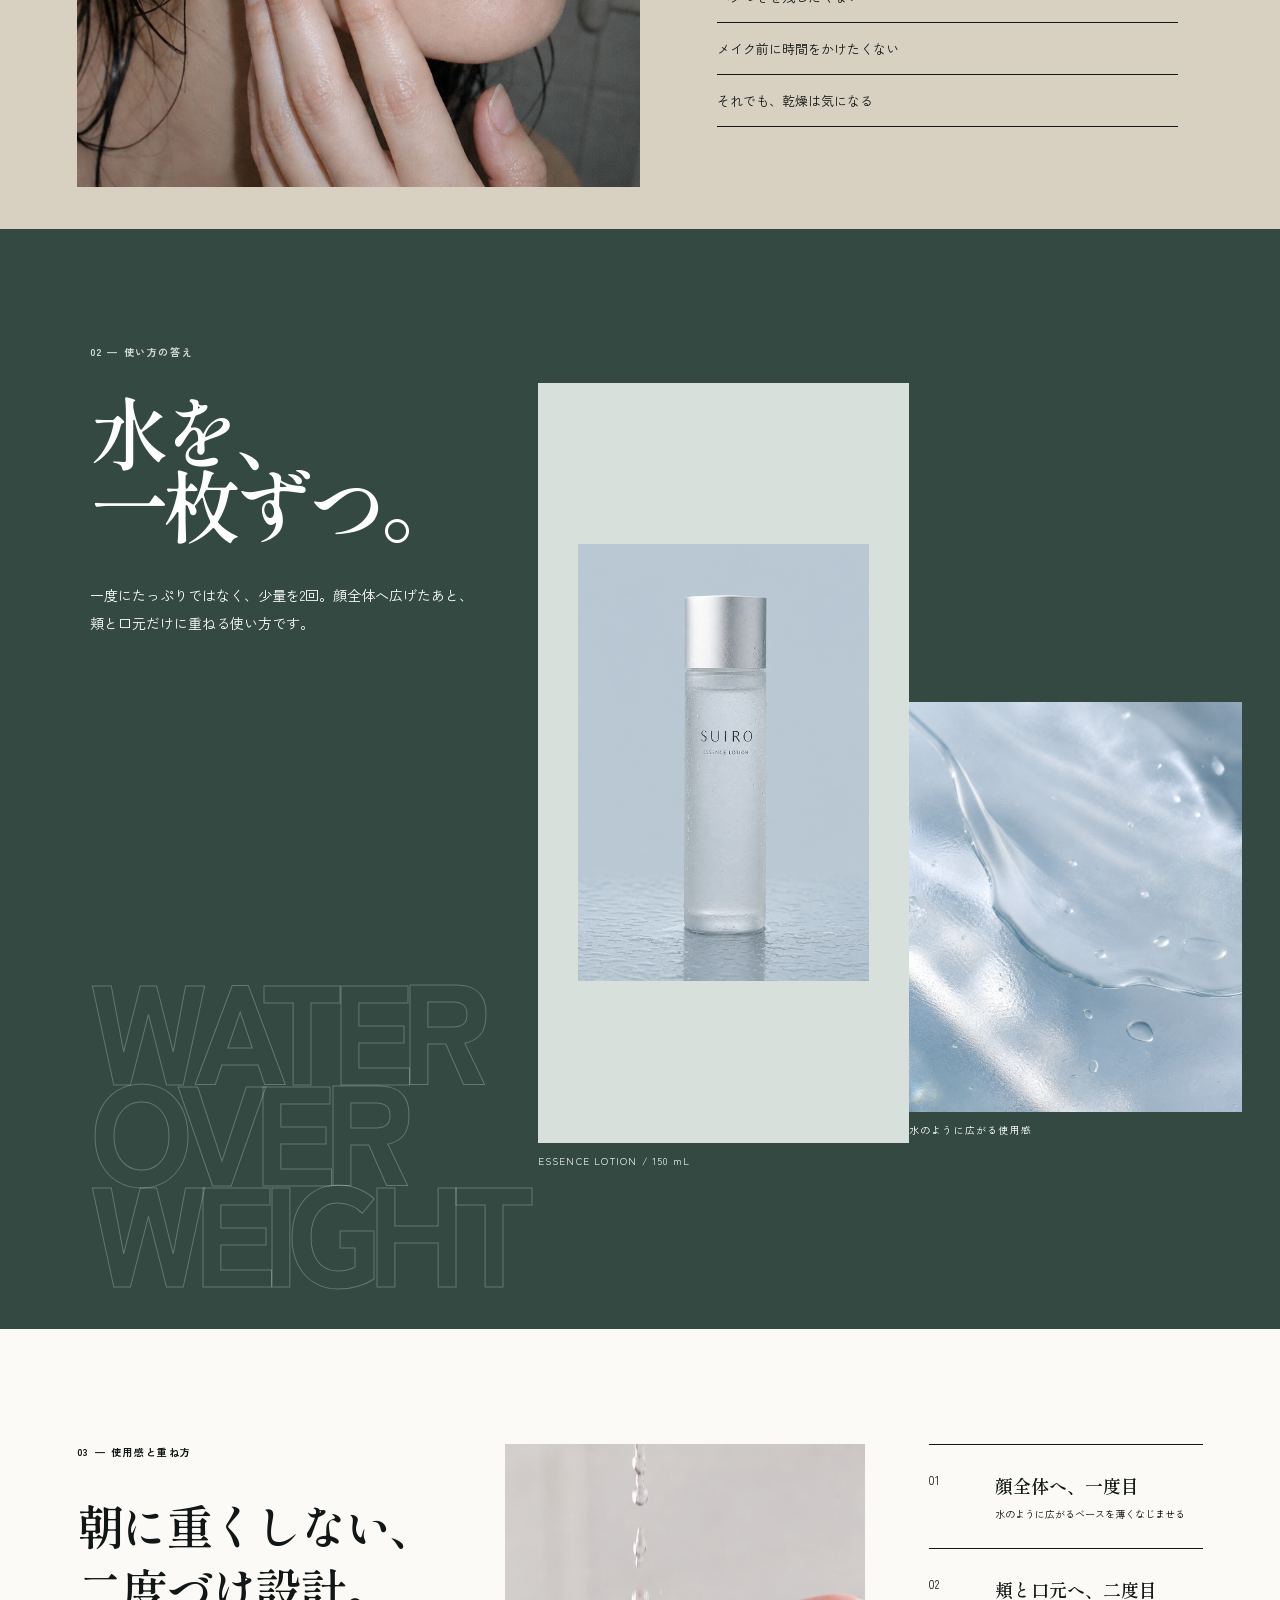
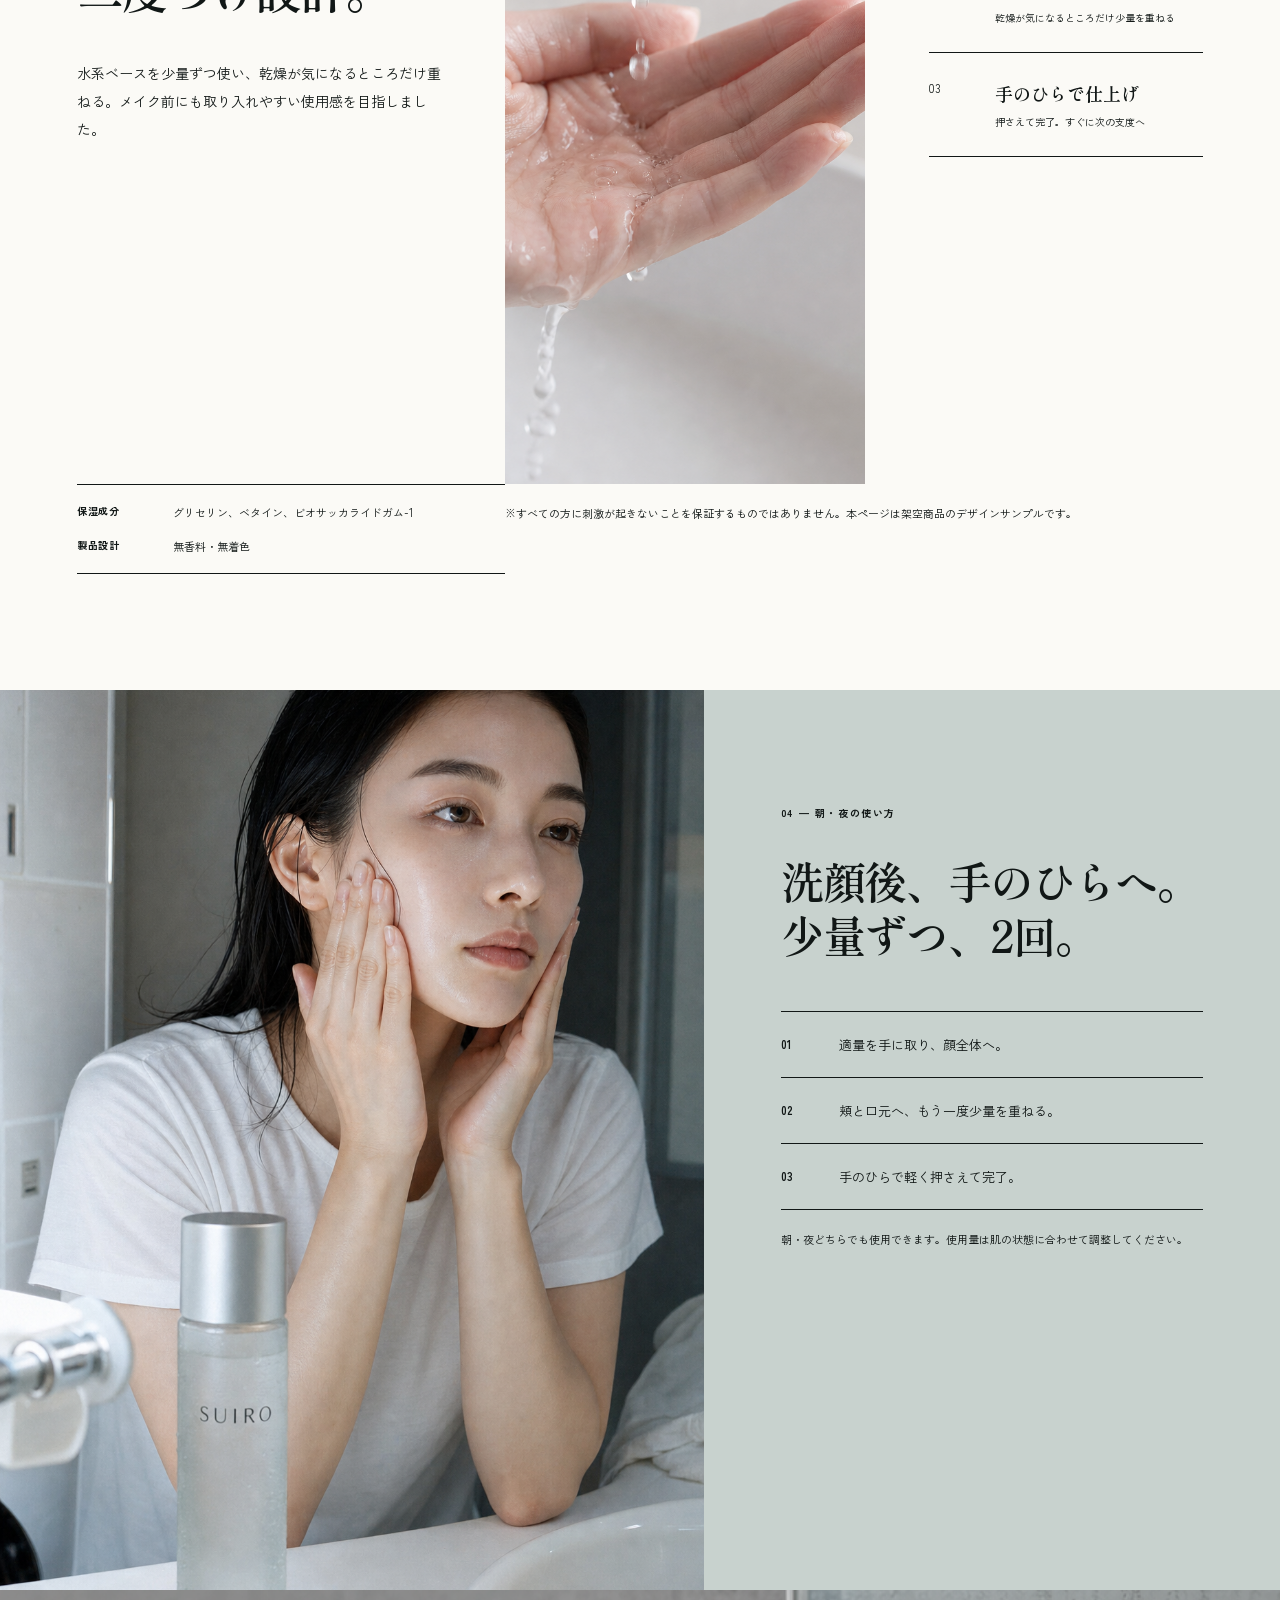
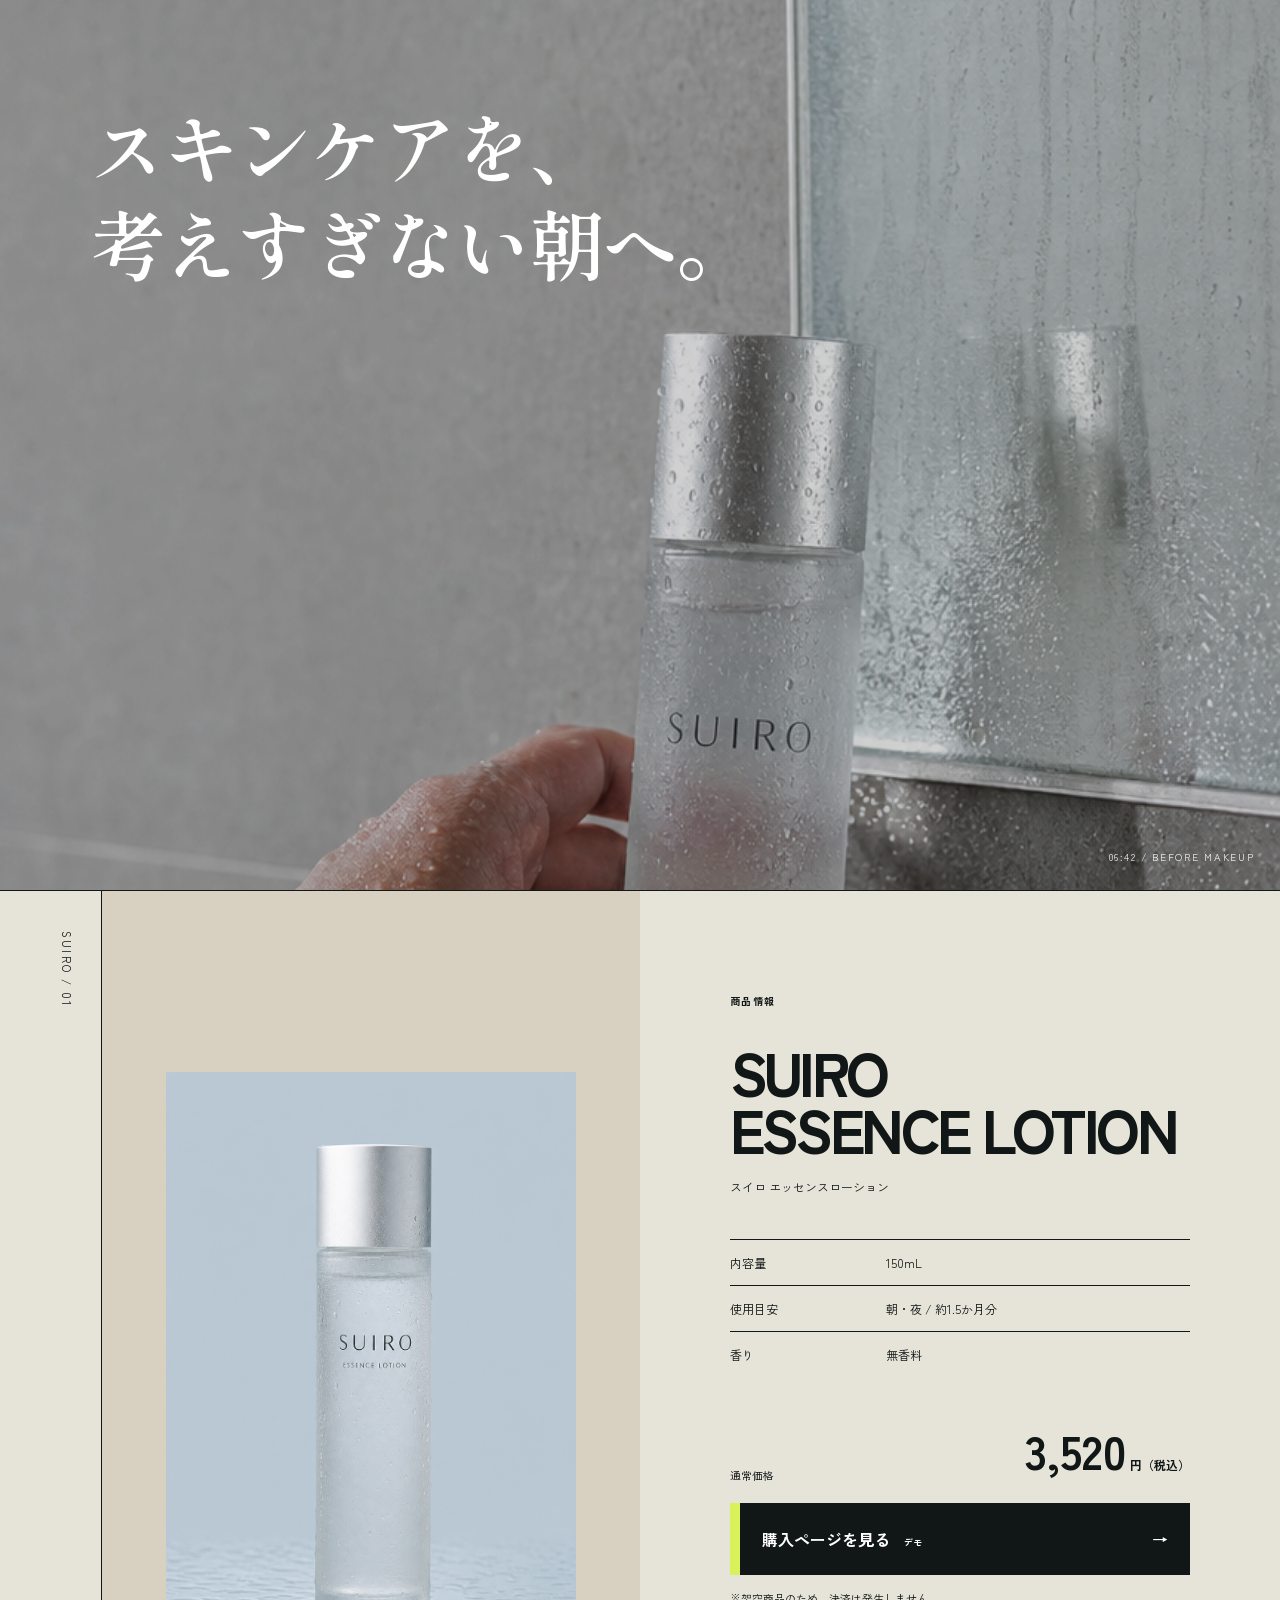
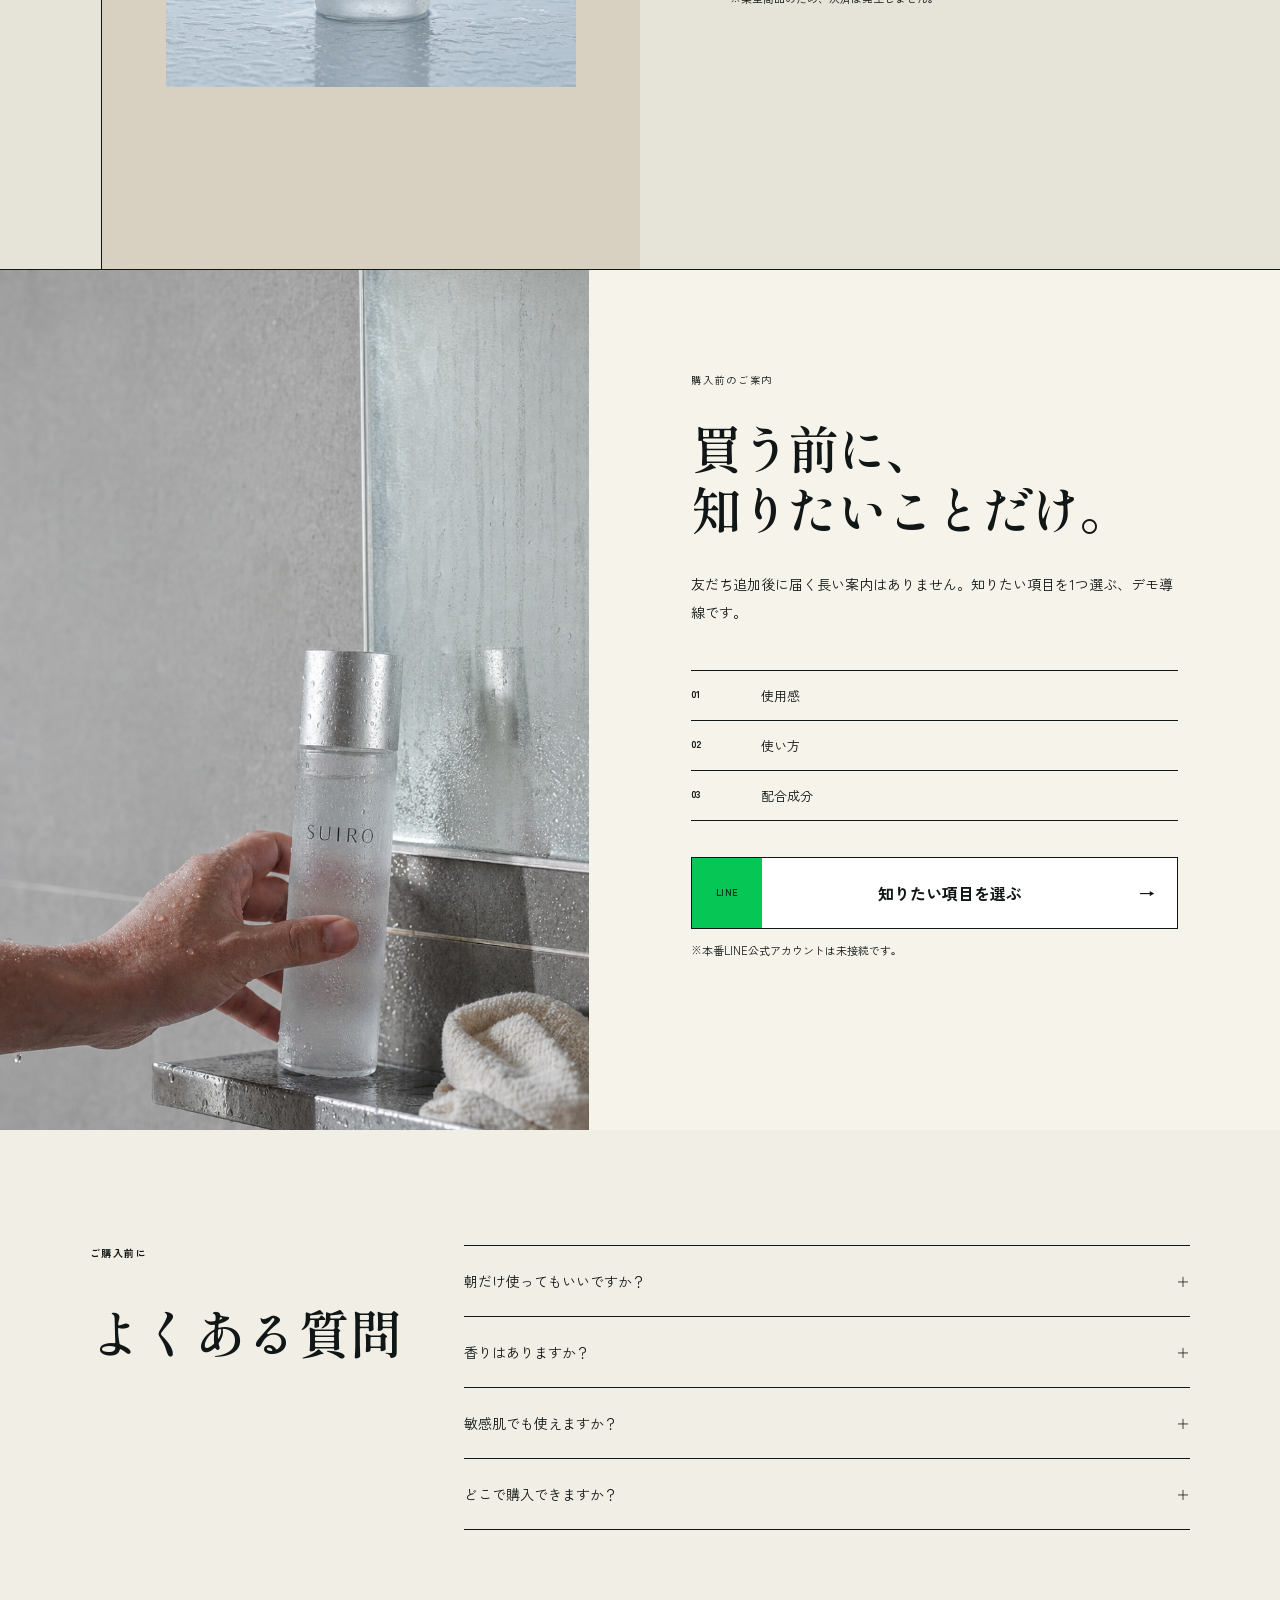
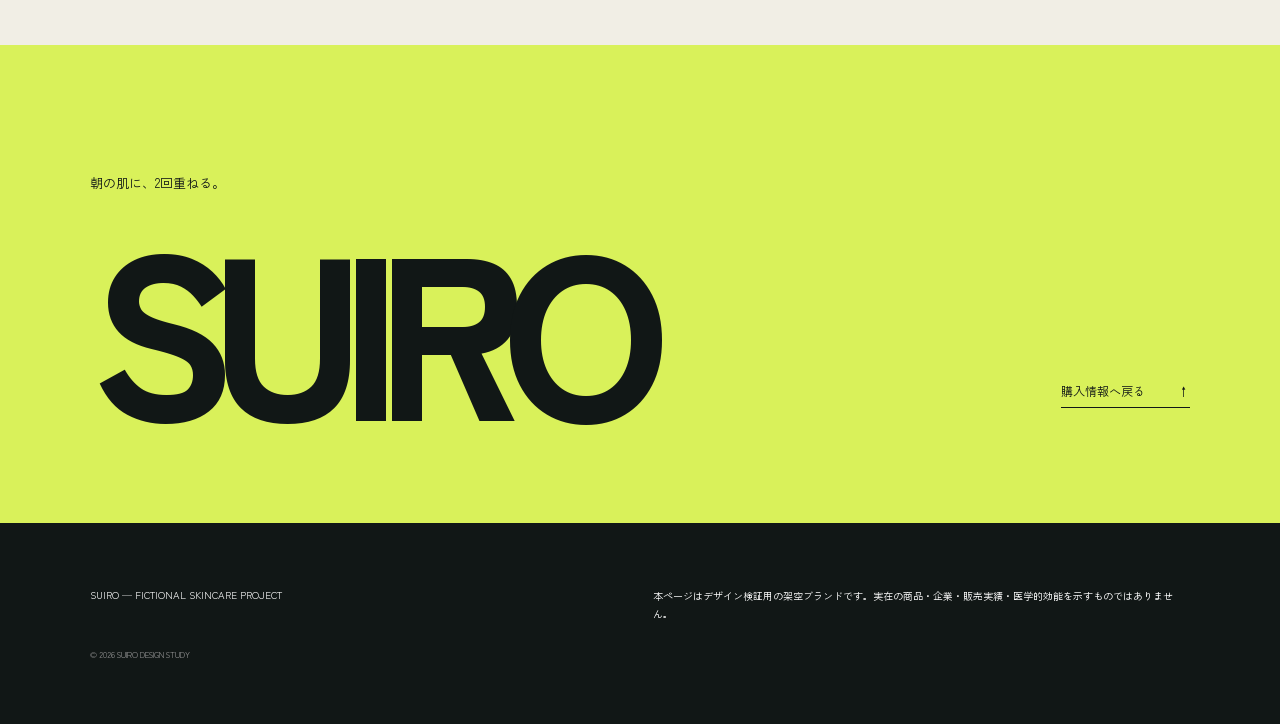
==== commit 83eef756: "Refine SUIRO purchase story and mobile first view" ====
--- a/v2.html
+++ b/v2.html
@@ -12,18 +12,18 @@
 <link rel="stylesheet" href="v2.css">
 </head>
 <body>
-<div class="sample-note">FICTIONAL PRODUCT / DESIGN STUDY</div>
+<aside class="sample-note" aria-label="このページについて">架空商品・デザイン検証用／実際の販売はありません</aside>
 <header class="site-head">
   <a class="wordmark" href="#top" aria-label="SUIRO トップ">SUIRO</a>
   <div class="head-spec">ESSENCE LOTION <b>150 mL</b></div>
-  <a class="head-link" href="#offer">商品を見る <span>↓</span></a>
+  <a class="head-link" href="#offer">購入情報 <span>↓</span></a>
 </header>
 <main id="top">
   <section class="hero">
     <div class="hero-media" aria-label="水面に立つSUIROボトルの動画">
       <picture><source media="(max-width:760px)" srcset="assets/hero-mobile.png"><img src="assets/hero-desktop.png" alt="水面に立つSUIROエッセンスローション"></picture>
       <video class="hero-video" muted loop playsinline preload="none" aria-hidden="true"></video>
-      <span class="media-caption">SUIRO / MORNING WATER</span>
+      <span class="media-caption">朝の使用イメージ</span>
     </div>
     <div class="hero-copy">
       <p class="hero-eyebrow">朝の肌に、2回重ねる。</p>
@@ -35,19 +35,19 @@
         <span>150mL</span>
         <strong>¥3,520 <small>税込</small></strong>
       </div>
-      <a class="square-cta" href="#offer"><span>商品情報を見る</span><b>↓</b></a>
+      <a class="square-cta" href="#offer"><span>購入ページを見る <small>デモ</small></span><b>↓</b></a>
     </div>
   </section>
 
   <aside class="fact-tape" aria-label="商品概要">
-    <span>01 / WATERY TEXTURE</span><span>02 / MORNING & NIGHT</span><span>03 / FRAGRANCE FREE</span>
+    <span>水のような使用感</span><span>朝・夜どちらでも</span><span>無香料</span>
   </aside>
 
   <section class="morning-problem">
     <div class="problem-photo"><img src="assets/suiro-morning-skin.png" alt="洗顔後の肌に触れる朝の女性"></div>
     <div class="problem-copy">
-      <p class="section-no">01 — MORNING</p>
-      <h2>塗った直後はいい。<br>でも、メイクする頃には<br><i>もう乾いている。</i></h2>
+      <p class="section-no">01 — 朝の肌</p>
+      <h2><span class="phrase">塗った直後はいい。</span><span class="phrase">メイクの頃には、</span><i class="phrase">もう乾いている。</i></h2>
       <p>保湿したい。でも、重いものは朝には使いづらい。SUIROは、その小さな面倒から考えた化粧水です。</p>
       <ul class="plain-list"><li>ベタつきを残したくない</li><li>メイク前に時間をかけたくない</li><li>それでも、乾燥は気になる</li></ul>
     </div>
@@ -55,9 +55,9 @@
 
   <section class="answer-block">
     <div class="answer-title">
-      <p class="section-no light">02 — ANSWER</p>
-      <h2>水を、<br>一枚ずつ。</h2>
-      <p>一度にたっぷりではなく、少量を2回。手のひらで押さえる使い方を想定した、さらっとしたテクスチャです。</p>
+      <p class="section-no light">02 — 使い方の答え</p>
+      <h2><span class="phrase">水を、</span><span class="phrase">一枚ずつ。</span></h2>
+      <p>一度にたっぷりではなく、少量を2回。顔全体へ広げたあと、頬と口元だけに重ねる使い方です。</p>
     </div>
     <figure class="answer-product"><img src="assets/product.png" alt="SUIROエッセンスローションの商品ボトル"><figcaption>ESSENCE LOTION / 150 mL</figcaption></figure>
     <figure class="answer-texture"><img src="assets/texture.png" alt="水のようなローションテクスチャ"><figcaption>水のように広がる使用感</figcaption></figure>
@@ -66,24 +66,25 @@
 
   <section class="formula-section">
     <div class="formula-head">
-      <p class="section-no">03 — FORMULA</p>
-      <h2>入れるものより、<br>残る感触を選ぶ。</h2>
-      <p>化粧水としての基本を、朝晩続けやすい使用感にまとめました。</p>
+      <p class="section-no">03 — 使用感と重ね方</p>
+      <h2><span class="phrase">朝に重くしない、</span><span class="phrase">二度づけ設計。</span></h2>
+      <p>水系ベースを少量ずつ使い、乾燥が気になるところだけ重ねる。メイク前にも取り入れやすい使用感を目指しました。</p>
     </div>
-    <div class="formula-visual"><img src="assets/ingredients.png" alt="SUIROの処方イメージ"></div>
+    <div class="formula-visual"><img src="assets/suiro-water-texture.png" alt="手のひらへ水のように落ちるローション"></div>
     <dl class="ingredient-lines">
-      <div><dt>01</dt><dd><b>グリセリン</b><span>保湿成分</span></dd></div>
-      <div><dt>02</dt><dd><b>ベタイン</b><span>保湿成分</span></dd></div>
-      <div><dt>03</dt><dd><b>ビオサッカライドガム-1</b><span>保湿成分</span></dd></div>
+      <div><dt>01</dt><dd><b>顔全体へ、一度目</b><span>水のように広がるベースを薄くなじませる</span></dd></div>
+      <div><dt>02</dt><dd><b>頬と口元へ、二度目</b><span>乾燥が気になるところだけ少量を重ねる</span></dd></div>
+      <div><dt>03</dt><dd><b>手のひらで仕上げ</b><span>押さえて完了。すぐに次の支度へ</span></dd></div>
     </dl>
-    <p class="formula-note">無香料・無着色の製品設計。すべての方に刺激が起きないことを保証するものではありません。</p>
+    <div class="formula-spec"><p><b>保湿成分</b><span>グリセリン、ベタイン、ビオサッカライドガム-1</span></p><p><b>製品設計</b><span>無香料・無着色</span></p></div>
+    <p class="formula-note">※すべての方に刺激が起きないことを保証するものではありません。本ページは架空商品のデザインサンプルです。</p>
   </section>
 
   <section class="use-scene">
     <figure class="use-photo"><img src="assets/suiro-morning-use.png" alt="洗面所でSUIROを使う朝のシーン"></figure>
     <div class="use-copy">
-      <p class="section-no">04 — HOW TO USE</p>
-      <h2>洗顔後、<br>手のひらに2回。</h2>
+      <p class="section-no">04 — 朝・夜の使い方</p>
+      <h2><span class="phrase">洗顔後、手のひらへ。</span><span class="phrase">少量ずつ、2回。</span></h2>
       <ol><li><b>01</b><span>適量を手に取り、顔全体へ。</span></li><li><b>02</b><span>頬と口元へ、もう一度少量を重ねる。</span></li><li><b>03</b><span>手のひらで軽く押さえて完了。</span></li></ol>
       <p class="micro">朝・夜どちらでも使用できます。使用量は肌の状態に合わせて調整してください。</p>
     </div>
@@ -99,13 +100,12 @@
     <div class="offer-kicker">SUIRO / 01</div>
     <div class="offer-image"><img src="assets/product.png" alt="SUIROエッセンスローション"></div>
     <div class="offer-copy">
-      <p class="section-no">PRODUCT</p>
+      <p class="section-no">商品情報</p>
       <h2>SUIRO<br>ESSENCE LOTION</h2>
       <p class="jp-name">スイロ エッセンスローション</p>
       <table><tbody><tr><th>内容量</th><td>150mL</td></tr><tr><th>使用目安</th><td>朝・夜 / 約1.5か月分</td></tr><tr><th>香り</th><td>無香料</td></tr></tbody></table>
       <div class="offer-price"><span>通常価格</span><strong>3,520<small>円（税込）</small></strong></div>
       <button class="buy-button open-buy" type="button"><span>購入ページを見る <small>デモ</small></span><b>→</b></button>
-      <button class="line-sub open-line" type="button">買う前にLINEで使用感を確認する <span>→</span></button>
       <p class="demo-caution">※架空商品のため、決済は発生しません。</p>
     </div>
   </section>
@@ -113,8 +113,8 @@
   <section class="line-help" id="line-help">
     <div class="line-photo"><img src="assets/suiro-bathroom-hand.png" alt="SUIROのボトルを手に取る様子"></div>
     <div class="line-copy">
-      <p class="line-label">LINE / BEFORE YOU BUY</p>
-      <h2>買う前に、<br>知りたいことだけ。</h2>
+      <p class="line-label">購入前のご案内</p>
+      <h2><span class="phrase">買う前に、</span><span class="phrase">知りたいことだけ。</span></h2>
       <p>友だち追加後に届く長い案内はありません。知りたい項目を1つ選ぶ、デモ導線です。</p>
       <ol><li><b>01</b><span>使用感</span></li><li><b>02</b><span>使い方</span></li><li><b>03</b><span>配合成分</span></li></ol>
       <button class="line-button open-line" type="button"><span class="line-square">LINE</span><span>知りたい項目を選ぶ</span><b>→</b></button>
@@ -123,7 +123,7 @@
   </section>
 
   <section class="faq">
-    <div class="faq-title"><p class="section-no">FAQ</p><h2>よくある質問</h2></div>
+    <div class="faq-title"><p class="section-no">ご購入前に</p><h2>よくある質問</h2></div>
     <div class="faq-list">
       <details><summary>朝だけ使ってもいいですか？<span>＋</span></summary><p>朝・夜どちらでも使用できます。肌の状態に合わせてお使いください。</p></details>
       <details><summary>香りはありますか？<span>＋</span></summary><p>無香料の製品設計です。</p></details>
@@ -133,12 +133,12 @@
   </section>
 
   <section class="last-call">
-    <p>朝の肌に、2回重ねる。</p><h2>SUIRO</h2><a href="#offer">商品情報へ戻る <span>↑</span></a>
+    <p>朝の肌に、2回重ねる。</p><h2>SUIRO</h2><a href="#offer">購入情報へ戻る <span>↑</span></a>
   </section>
 </main>
 <footer><span>SUIRO — FICTIONAL SKINCARE PROJECT</span><p>本ページはデザイン検証用の架空ブランドです。実在の商品・企業・販売実績・医学的効能を示すものではありません。</p><small>© 2026 SUIRO DESIGN STUDY</small></footer>
 
-<div class="sticky-offer" aria-hidden="true"><div><b>SUIRO</b><span>150mL / ¥3,520</span></div><button class="open-buy" type="button">商品を見る <span>→</span></button></div>
+<div class="sticky-offer" aria-hidden="true"><div><b>SUIRO</b><span>150mL / ¥3,520</span></div><button class="open-buy" type="button">購入ページを見る <span>→</span></button></div>
 <div class="modal" id="demo-modal" hidden><div class="modal-backdrop" data-close></div><div class="modal-panel" role="dialog" aria-modal="true" aria-labelledby="modal-title"><button class="modal-close" type="button" data-close>閉じる ×</button><p class="section-no">SUIRO / DESIGN DEMO</p><h2 id="modal-title">ここから先は<br>デモ画面です。</h2><p class="modal-copy">架空商品のため、購入・友だち追加は発生しません。実案件では公式の購入URLまたはLINE公式アカウントへ接続します。</p><button class="modal-ok" type="button" data-close>ページへ戻る</button></div></div>
 <script src="motion.js" defer></script><script src="v2.js" defer></script>
 </body></html>
--- a/v2.css
+++ b/v2.css
@@ -1,2 +1,32 @@
-:root{--paper:#f1eee5;--white:#fbfaf6;--ink:#111716;--green:#334941;--acid:#d9f15a;--line:#b8b8ad;--sans:'Zen Kaku Gothic New','Yu Gothic',sans-serif;--serif:'Shippori Mincho B1','Yu Mincho',serif}*{box-sizing:border-box}html{scroll-behavior:smooth}body{margin:0;background:var(--paper);color:var(--ink);font-family:var(--sans);font-feature-settings:'palt';overflow-x:hidden}img{display:block;width:100%;height:100%;object-fit:cover}button,a{font:inherit;color:inherit}.sample-note{height:28px;background:var(--ink);color:#fff;text-align:center;font:700 9px/28px var(--sans);letter-spacing:.22em}.site-head{height:76px;padding:0 3vw;display:grid;grid-template-columns:1fr auto 1fr;align-items:center;background:var(--paper);border-bottom:1px solid var(--ink);position:relative;z-index:10}.wordmark{font:500 29px/1 var(--sans);letter-spacing:.28em;text-decoration:none}.head-spec{font-size:10px;letter-spacing:.13em}.head-spec b{margin-left:16px}.head-link{justify-self:end;text-decoration:none;border-bottom:1px solid;padding:7px 0;font-size:12px}.head-link span{margin-left:28px}.hero{min-height:calc(100vh - 104px);display:grid;grid-template-columns:42% 58%;position:relative;background:var(--paper)}.hero-media{grid-column:2;position:relative;min-height:720px;overflow:hidden;background:#aab8b5}.hero-media picture,.hero-media picture img,.hero-video{position:absolute;inset:0;width:100%;height:100%;object-fit:cover}.hero-video{opacity:0;transition:opacity .6s}.hero-video[data-ready=true]{opacity:1}.media-caption{position:absolute;right:18px;bottom:16px;font-size:8px;letter-spacing:.2em;background:var(--paper);padding:7px 10px}.hero-copy{grid-column:1;grid-row:1;padding:9vh 5vw 7vh;display:flex;flex-direction:column;justify-content:center;border-right:1px solid var(--ink)}.hero-eyebrow{font-size:13px;font-weight:700;letter-spacing:.16em;margin:0 0 32px}.hero h1{font:600 clamp(46px,4.15vw,66px)/1.08 var(--serif);letter-spacing:-.05em;margin:0}.hero h1 em{font-style:normal;border-bottom:8px solid var(--acid)}.hero-lede{font-size:15px;line-height:2;margin:34px 0}.hero-rule{height:1px;background:var(--ink);width:100%;margin:0 0 16px}.hero-product-line{display:grid;grid-template-columns:1fr auto;gap:6px 16px;font-size:10px;letter-spacing:.08em}.hero-product-line strong{grid-column:2;grid-row:1/3;font-size:25px;letter-spacing:0}.hero-product-line small{font-size:9px}.square-cta{margin-top:30px;text-decoration:none;background:var(--ink);color:#fff;min-height:65px;display:flex;align-items:center;justify-content:space-between;padding:0 22px;border-left:9px solid var(--acid);font-weight:700}.fact-tape{height:50px;display:grid;grid-template-columns:repeat(3,1fr);background:var(--white);border-top:1px solid var(--ink);border-bottom:1px solid var(--ink)}.fact-tape span{display:grid;place-items:center;font-size:10px;letter-spacing:.13em;border-right:1px solid var(--ink)}.fact-tape span:last-child{border:0}.morning-problem{display:grid;grid-template-columns:1fr 1fr;min-height:860px;background:#d8d1c1}.problem-photo{margin:9vw 0 0 6vw;height:720px}.problem-copy{padding:12vw 8vw 8vw 6vw}.section-no{font-size:10px;font-weight:700;letter-spacing:.16em;margin:0 0 34px}.problem-copy h2,.formula-head h2{font:600 clamp(40px,4.5vw,68px)/1.35 var(--serif);letter-spacing:-.05em;margin:0}.problem-copy h2 i{font-style:normal;background:var(--acid);padding:0 .12em}.problem-copy>p{max-width:540px;font-size:15px;line-height:2.2;margin:42px 0}.plain-list{list-style:none;margin:0;padding:0;max-width:540px;border-top:1px solid var(--ink)}.plain-list li{padding:16px 0;border-bottom:1px solid var(--ink);font-size:13px}.answer-block{background:var(--green);color:#fff;min-height:1100px;position:relative;display:grid;grid-template-columns:42% 29% 29%;grid-template-rows:auto 1fr;overflow:hidden}.answer-title{padding:9vw 4vw 4vw 7vw}.section-no.light{color:#d2d9d5}.answer-title h2{font:600 clamp(74px,9vw,144px)/.92 var(--serif);letter-spacing:-.08em;margin:0}.answer-title>p:last-child{max-width:480px;line-height:2;margin-top:42px;font-size:14px}.answer-product{grid-column:2;grid-row:1/3;margin:12vw 0 8vw;height:760px;background:#d8e0dc}.answer-product img{object-fit:contain;padding:40px}.answer-texture{grid-column:3;grid-row:2;margin:0 3vw 7vw 0;height:410px}.answer-product figcaption,.answer-texture figcaption{font-size:9px;letter-spacing:.12em;padding-top:10px}.big-type{position:absolute;left:7vw;bottom:4vw;font:900 clamp(86px,11vw,180px)/.72 var(--sans);letter-spacing:-.09em;color:transparent;-webkit-text-stroke:1px rgba(255,255,255,.25);pointer-events:none}.formula-section{padding:9vw 6vw;background:var(--white);display:grid;grid-template-columns:38% 32% 30%;align-items:start}.formula-head{padding:0 5vw 0 0}.formula-head>p:last-child{font-size:14px;line-height:2;margin-top:38px}.formula-visual{height:640px}.ingredient-lines{margin:0;padding-left:5vw}.ingredient-lines div{display:grid;grid-template-columns:48px 1fr;gap:18px;padding:27px 0;border-top:1px solid var(--ink)}.ingredient-lines div:last-child{border-bottom:1px solid var(--ink)}.ingredient-lines dt{font-size:11px}.ingredient-lines dd{margin:0}.ingredient-lines b,.ingredient-lines span{display:block}.ingredient-lines b{font:600 18px var(--serif)}.ingredient-lines span{font-size:10px;margin-top:8px}.formula-note{grid-column:2/4;font-size:9px;line-height:1.8;margin:20px 0 0}.use-scene{display:grid;grid-template-columns:55% 45%;background:#c8d2ce}.use-photo{height:900px;margin:0}.use-copy{padding:9vw 6vw}.use-copy h2{font:600 clamp(48px,5vw,76px)/1.25 var(--serif);margin:0 0 48px;letter-spacing:-.05em}.use-copy ol{list-style:none;padding:0;margin:0;border-top:1px solid var(--ink)}.use-copy li{display:grid;grid-template-columns:58px 1fr;align-items:center;padding:23px 0;border-bottom:1px solid var(--ink)}.use-copy li b{font-size:11px}.use-copy li span{font-size:13px}.micro{font-size:9px;line-height:1.8;margin-top:20px}.bathroom-break{height:100vh;min-height:720px;position:relative;background:#777}.bathroom-break:after{content:'';position:absolute;inset:0;background:rgba(0,0,0,.18)}.bathroom-break blockquote{position:absolute;z-index:2;left:7vw;top:12vh;margin:0;color:#fff;font:600 clamp(50px,6vw,90px)/1.25 var(--serif);letter-spacing:-.05em}.bathroom-break>span{position:absolute;z-index:2;right:2vw;bottom:2vw;color:#fff;font-size:9px;letter-spacing:.17em}.offer{display:grid;grid-template-columns:8% 42% 50%;min-height:980px;background:#e6e3d8;border-top:1px solid var(--ink);border-bottom:1px solid var(--ink)}.offer-kicker{writing-mode:vertical-rl;padding:40px 26px;font-size:11px;letter-spacing:.2em;border-right:1px solid var(--ink)}.offer-image{padding:7vw 5vw;background:#d8d1c1}.offer-image img{object-fit:contain}.offer-copy{padding:8vw 7vw}.offer-copy h2{font:900 clamp(42px,4.7vw,78px)/.95 var(--sans);letter-spacing:-.06em;margin:0}.jp-name{font-size:12px;margin:22px 0 44px}.offer table{border-collapse:collapse;width:100%;font-size:12px}.offer th,.offer td{padding:14px 0;border-top:1px solid var(--ink);text-align:left}.offer th{font-weight:400;width:34%}.offer-price{margin:40px 0 20px;display:flex;align-items:flex-end;justify-content:space-between}.offer-price span{font-size:11px}.offer-price strong{font-size:46px}.offer-price small{font-size:12px;margin-left:4px}.buy-button,.line-button{width:100%;border:0;border-radius:0;background:var(--ink);color:#fff;min-height:72px;padding:0 22px;display:flex;align-items:center;justify-content:space-between;font-weight:700;cursor:pointer}.buy-button{border-left:10px solid var(--acid)}.buy-button small{font-size:9px;margin-left:10px}.line-sub{width:100%;border:0;border-bottom:1px solid var(--ink);background:transparent;padding:18px 0;display:flex;justify-content:space-between;font-size:11px;cursor:pointer}.demo-caution{font-size:9px;margin-top:14px}.line-help{display:grid;grid-template-columns:46% 54%;background:#f6f3ea}.line-photo{height:860px}.line-copy{padding:8vw 8vw}.line-label{font-size:9px;letter-spacing:.17em;margin:0 0 30px}.line-copy h2{font:600 clamp(50px,5.5vw,84px)/1.2 var(--serif);margin:0;letter-spacing:-.05em}.line-copy>p:not(.line-label){font-size:14px;line-height:2;margin:30px 0 44px;max-width:500px}.line-copy ol{list-style:none;margin:0 0 36px;padding:0;border-top:1px solid}.line-copy li{display:grid;grid-template-columns:70px 1fr;padding:15px 0;border-bottom:1px solid;font-size:13px}.line-copy li b{font-size:10px}.line-button{background:#fff;color:var(--ink);border:1px solid var(--ink);padding:0}.line-square{height:70px;width:70px;display:grid;place-items:center;background:#06c755;color:#063519;font-size:9px;letter-spacing:.05em}.line-button>b{margin-right:22px}.line-copy>small{display:block;font-size:9px;margin-top:12px}.faq{display:grid;grid-template-columns:34% 66%;padding:9vw 7vw;background:var(--paper)}.faq-title h2{font:600 52px var(--serif);margin:0}.faq-list{border-top:1px solid}.faq details{border-bottom:1px solid}.faq summary{list-style:none;cursor:pointer;padding:25px 0;display:flex;justify-content:space-between;font-size:14px}.faq summary::-webkit-details-marker{display:none}.faq details p{font-size:12px;line-height:1.9;max-width:680px;padding:0 0 24px;margin:0}.last-call{padding:9vw 7vw;background:var(--acid);display:grid;grid-template-columns:1fr auto;align-items:end}.last-call p{grid-column:1/3;font-size:13px}.last-call h2{font:900 clamp(100px,18vw,270px)/.75 var(--sans);letter-spacing:-.1em;margin:30px 0 0}.last-call a{text-decoration:none;border-bottom:1px solid;padding-bottom:8px;font-size:12px}.last-call a span{margin-left:30px}footer{background:var(--ink);color:#fff;padding:5vw 7vw;display:grid;grid-template-columns:1fr 1fr;gap:25px;font-size:10px}footer p{margin:0;line-height:1.8}footer small{grid-column:1/3;color:#999}.sticky-offer{position:fixed;z-index:30;right:18px;bottom:18px;width:370px;background:var(--white);border:1px solid var(--ink);display:grid;grid-template-columns:1fr 150px;transform:translateY(150%);transition:transform .35s}.sticky-offer.show{transform:none}.sticky-offer>div{padding:11px 16px}.sticky-offer b,.sticky-offer span{display:block}.sticky-offer b{letter-spacing:.2em}.sticky-offer span{font-size:9px;margin-top:4px}.sticky-offer button{border:0;border-left:1px solid;background:var(--acid);font-weight:700;cursor:pointer}.sticky-offer button span{margin-left:12px}.modal[hidden]{display:none}.modal{position:fixed;inset:0;z-index:100}.modal-backdrop{position:absolute;inset:0;background:rgba(17,23,22,.7)}.modal-panel{position:absolute;right:0;top:0;bottom:0;width:min(500px,100%);background:var(--paper);padding:8vh 6vw;display:flex;flex-direction:column}.modal-close{align-self:flex-end;border:0;background:none;font-size:11px;cursor:pointer}.modal-panel h2{font:600 52px/1.25 var(--serif);margin:7vh 0 25px}.modal-copy{font-size:13px;line-height:2}.modal-ok{margin-top:auto;border:0;background:var(--ink);color:#fff;height:64px;font-weight:700;cursor:pointer}@media(max-width:760px){.sample-note{height:24px;line-height:24px;font-size:7px}.site-head{height:58px;padding:0 18px;grid-template-columns:1fr auto}.wordmark{font-size:22px}.head-spec{display:none}.head-link{font-size:10px}.hero{display:flex;flex-direction:column;min-height:auto}.hero-media{order:1;min-height:0;height:56svh;grid-column:auto}.media-caption{font-size:6px;right:10px;bottom:10px}.hero-copy{order:2;padding:38px 22px 44px;border:0;border-top:1px solid}.hero-eyebrow{font-size:10px;margin-bottom:18px}.hero h1{font-size:45px;line-height:1.14}.hero h1 em{border-bottom-width:5px}.hero-lede{font-size:12px;line-height:1.9;margin:22px 0}.hero-product-line{font-size:8px}.hero-product-line strong{font-size:21px}.square-cta{margin-top:22px;min-height:58px;font-size:12px}.fact-tape{height:auto;grid-template-columns:1fr}.fact-tape span{height:34px;border-right:0;border-bottom:1px solid;font-size:8px}.fact-tape span:last-child{border:0}.morning-problem{display:flex;flex-direction:column;min-height:0}.problem-photo{order:2;margin:0 22px 40px;height:470px}.problem-copy{order:1;padding:70px 22px 45px}.section-no{font-size:8px;margin-bottom:22px}.problem-copy h2,.formula-head h2{font-size:38px;line-height:1.42}.problem-copy>p{font-size:12px;line-height:2;margin:28px 0}.plain-list li{font-size:11px;padding:13px 0}.answer-block{display:block;min-height:0;padding-bottom:70px}.answer-title{padding:75px 22px 30px}.answer-title h2{font-size:74px}.answer-title>p:last-child{font-size:12px;margin-top:30px}.answer-product{margin:20px 0 0 28%;height:510px}.answer-product img{padding:24px}.answer-texture{margin:45px 22px 0;height:250px}.answer-product figcaption,.answer-texture figcaption{font-size:7px}.big-type{font-size:80px;bottom:22px;left:14px}.formula-section{display:flex;flex-direction:column;padding:72px 22px}.formula-head{padding:0}.formula-head>p:last-child{font-size:12px;margin-top:24px}.formula-visual{height:430px;margin:38px -22px 0}.ingredient-lines{padding:0;margin-top:28px;width:100%}.ingredient-lines div{padding:20px 0}.ingredient-lines b{font-size:16px}.formula-note{font-size:8px;margin-top:16px}.use-scene{display:flex;flex-direction:column}.use-photo{height:560px}.use-copy{padding:65px 22px 75px}.use-copy h2{font-size:42px;margin-bottom:34px}.use-copy li span{font-size:11px}.bathroom-break{height:86svh;min-height:620px}.bathroom-break img{object-position:58% center}.bathroom-break blockquote{left:22px;top:56px;font-size:40px}.bathroom-break>span{font-size:7px;right:12px;bottom:12px}.offer{display:grid;grid-template-columns:42px 1fr;min-height:0}.offer-kicker{padding:24px 13px}.offer-image{grid-column:2;padding:55px 40px;height:480px}.offer-copy{grid-column:1/3;padding:58px 22px 72px;border-top:1px solid}.offer-copy h2{font-size:43px}.jp-name{margin:18px 0 30px}.offer-price strong{font-size:38px}.buy-button{min-height:66px;font-size:12px}.line-help{display:flex;flex-direction:column}.line-photo{height:480px}.line-copy{padding:62px 22px 76px}.line-copy h2{font-size:44px}.line-copy>p:not(.line-label){font-size:12px;margin:25px 0 34px}.line-square{height:64px;width:64px}.line-button{font-size:11px}.faq{display:block;padding:70px 22px}.faq-title h2{font-size:39px;margin-bottom:34px}.faq summary{font-size:12px;padding:20px 0}.faq details p{font-size:10px}.last-call{padding:65px 22px 80px;display:block}.last-call h2{font-size:108px;margin:35px 0 45px}.last-call p{font-size:10px}footer{display:block;padding:48px 22px 110px}footer p{margin:25px 0}footer small{display:block}.sticky-offer{left:0;right:0;bottom:0;width:100%;grid-template-columns:46% 54%;border-left:0;border-right:0;border-bottom:0}.sticky-offer>div{padding:9px 14px}.sticky-offer button{min-height:55px;font-size:11px}.modal-panel{padding:30px 22px}.modal-panel h2{font-size:39px;margin-top:60px}}
+:root{--paper:#f1eee5;--white:#fbfaf6;--ink:#111716;--green:#334941;--acid:#d9f15a;--line:#b8b8ad;--sans:'Zen Kaku Gothic New','Yu Gothic',sans-serif;--serif:'Shippori Mincho B1','Yu Mincho',serif}*{box-sizing:border-box}html{scroll-behavior:smooth}body{margin:0;background:var(--paper);color:var(--ink);font-family:var(--sans);font-feature-settings:'palt';overflow-x:hidden}img{display:block;width:100%;height:100%;object-fit:cover}button,a{font:inherit;color:inherit}.sample-note{height:28px;background:var(--ink);color:#fff;text-align:center;font:700 9px/28px var(--sans);letter-spacing:.22em}.site-head{height:76px;padding:0 3vw;display:grid;grid-template-columns:1fr auto 1fr;align-items:center;background:var(--paper);border-bottom:1px solid var(--ink);position:relative;z-index:10}.wordmark{font:500 29px/1 var(--sans);letter-spacing:.28em;text-decoration:none}.head-spec{font-size:10px;letter-spacing:.13em}.head-spec b{margin-left:16px}.head-link{justify-self:end;text-decoration:none;border-bottom:1px solid;padding:7px 0;font-size:12px}.head-link span{margin-left:28px}.hero{min-height:calc(100vh - 104px);display:grid;grid-template-columns:42% 58%;position:relative;background:var(--paper)}.hero-media{grid-column:2;position:relative;min-height:720px;overflow:hidden;background:#aab8b5}.hero-media picture,.hero-media picture img,.hero-video{position:absolute;inset:0;width:100%;height:100%;object-fit:cover}.hero-video{opacity:0;transition:opacity .6s}.hero-video[data-ready=true]{opacity:1}.media-caption{position:absolute;right:18px;bottom:16px;font-size:8px;letter-spacing:.2em;background:var(--paper);padding:7px 10px}.hero-copy{grid-column:1;grid-row:1;padding:9vh 5vw 7vh;display:flex;flex-direction:column;justify-content:center;border-right:1px solid var(--ink)}.hero-eyebrow{font-size:13px;font-weight:700;letter-spacing:.16em;margin:0 0 32px}.hero h1{font:600 clamp(46px,4.15vw,66px)/1.08 var(--serif);letter-spacing:-.05em;margin:0}.hero h1 em{font-style:normal;border-bottom:8px solid var(--acid)}.hero-lede{font-size:15px;line-height:2;margin:34px 0}.hero-rule{height:1px;background:var(--ink);width:100%;margin:0 0 16px}.hero-product-line{display:grid;grid-template-columns:1fr auto;gap:6px 16px;font-size:10px;letter-spacing:.08em}.hero-product-line strong{grid-column:2;grid-row:1/3;font-size:25px;letter-spacing:0}.hero-product-line small{font-size:9px}.square-cta{margin-top:30px;text-decoration:none;background:var(--ink);color:#fff;min-height:65px;display:flex;align-items:center;justify-content:space-between;padding:0 22px;border-left:9px solid var(--acid);font-weight:700}.fact-tape{height:50px;display:grid;grid-template-columns:repeat(3,1fr);background:var(--white);border-top:1px solid var(--ink);border-bottom:1px solid var(--ink)}.fact-tape span{display:grid;place-items:center;font-size:10px;letter-spacing:.13em;border-right:1px solid var(--ink)}.fact-tape span:last-child{border:0}.morning-problem{display:grid;grid-template-columns:1fr 1fr;min-height:860px;background:#d8d1c1}.problem-photo{margin:9vw 0 0 6vw;height:720px}.problem-copy{padding:12vw 8vw 8vw 6vw}.section-no{font-size:10px;font-weight:700;letter-spacing:.16em;margin:0 0 34px}.problem-copy h2,.formula-head h2{font:600 clamp(40px,4.5vw,68px)/1.35 var(--serif);letter-spacing:-.05em;margin:0}.problem-copy h2 i{font-style:normal;background:var(--acid);padding:0 .12em}.problem-copy>p{max-width:540px;font-size:15px;line-height:2.2;margin:42px 0}.plain-list{list-style:none;margin:0;padding:0;max-width:540px;border-top:1px solid var(--ink)}.plain-list li{padding:16px 0;border-bottom:1px solid var(--ink);font-size:13px}.answer-block{background:var(--green);color:#fff;min-height:1100px;position:relative;display:grid;grid-template-columns:42% 29% 29%;grid-template-rows:auto 1fr;overflow:hidden}.answer-title{padding:9vw 4vw 4vw 7vw}.section-no.light{color:#d2d9d5}.answer-title h2{font:600 clamp(74px,9vw,144px)/.92 var(--serif);letter-spacing:-.08em;margin:0}.answer-title>p:last-child{max-width:480px;line-height:2;margin-top:42px;font-size:14px}.answer-product{grid-column:2;grid-row:1/3;margin:12vw 0 8vw;height:760px;background:#d8e0dc}.answer-product img{object-fit:contain;padding:40px}.answer-texture{grid-column:3;grid-row:2;margin:0 3vw 7vw 0;height:410px}.answer-product figcaption,.answer-texture figcaption{font-size:9px;letter-spacing:.12em;padding-top:10px}.big-type{position:absolute;left:7vw;bottom:4vw;font:900 clamp(86px,11vw,180px)/.72 var(--sans);letter-spacing:-.09em;color:transparent;-webkit-text-stroke:1px rgba(255,255,255,.25);pointer-events:none}.formula-section{padding:9vw 6vw;background:var(--white);display:grid;grid-template-columns:38% 32% 30%;align-items:start}.formula-head{padding:0 5vw 0 0}.formula-head>p:last-child{font-size:14px;line-height:2;margin-top:38px}.formula-visual{height:640px}.ingredient-lines{margin:0;padding-left:5vw}.ingredient-lines div{display:grid;grid-template-columns:48px 1fr;gap:18px;padding:27px 0;border-top:1px solid var(--ink)}.ingredient-lines div:last-child{border-bottom:1px solid var(--ink)}.ingredient-lines dt{font-size:11px}.ingredient-lines dd{margin:0}.ingredient-lines b,.ingredient-lines span{display:block}.ingredient-lines b{font:600 18px var(--serif)}.ingredient-lines span{font-size:10px;margin-top:8px}.formula-note{grid-column:2/4;font-size:9px;line-height:1.8;margin:20px 0 0}.use-scene{display:grid;grid-template-columns:55% 45%;background:#c8d2ce}.use-photo{height:900px;margin:0}.use-copy{padding:9vw 6vw}.use-copy h2{font:600 clamp(48px,5vw,76px)/1.25 var(--serif);margin:0 0 48px;letter-spacing:-.05em}.use-copy ol{list-style:none;padding:0;margin:0;border-top:1px solid var(--ink)}.use-copy li{display:grid;grid-template-columns:58px 1fr;align-items:center;padding:23px 0;border-bottom:1px solid var(--ink)}.use-copy li b{font-size:11px}.use-copy li span{font-size:13px}.micro{font-size:9px;line-height:1.8;margin-top:20px}.bathroom-break{height:100vh;min-height:720px;position:relative;background:#777}.bathroom-break:after{content:'';position:absolute;inset:0;background:rgba(0,0,0,.18)}.bathroom-break blockquote{position:absolute;z-index:2;left:7vw;top:12vh;margin:0;color:#fff;font:600 clamp(50px,6vw,90px)/1.25 var(--serif);letter-spacing:-.05em}.bathroom-break>span{position:absolute;z-index:2;right:2vw;bottom:2vw;color:#fff;font-size:9px;letter-spacing:.17em}.offer{display:grid;grid-template-columns:8% 42% 50%;min-height:980px;background:#e6e3d8;border-top:1px solid var(--ink);border-bottom:1px solid var(--ink)}.offer-kicker{writing-mode:vertical-rl;padding:40px 26px;font-size:11px;letter-spacing:.2em;border-right:1px solid var(--ink)}.offer-image{padding:7vw 5vw;background:#d8d1c1}.offer-image img{object-fit:contain}.offer-copy{padding:8vw 7vw}.offer-copy h2{font:900 clamp(42px,4.7vw,78px)/.95 var(--sans);letter-spacing:-.06em;margin:0}.jp-name{font-size:12px;margin:22px 0 44px}.offer table{border-collapse:collapse;width:100%;font-size:12px}.offer th,.offer td{padding:14px 0;border-top:1px solid var(--ink);text-align:left}.offer th{font-weight:400;width:34%}.offer-price{margin:40px 0 20px;display:flex;align-items:flex-end;justify-content:space-between}.offer-price span{font-size:11px}.offer-price strong{font-size:46px}.offer-price small{font-size:12px;margin-left:4px}.buy-button,.line-button{width:100%;border:0;border-radius:0;background:var(--ink);color:#fff;min-height:72px;padding:0 22px;display:flex;align-items:center;justify-content:space-between;font-weight:700;cursor:pointer}.buy-button{border-left:10px solid var(--acid)}.buy-button small{font-size:9px;margin-left:10px}.line-sub{width:100%;border:0;border-bottom:1px solid var(--ink);background:transparent;padding:18px 0;display:flex;justify-content:space-between;font-size:11px;cursor:pointer}.demo-caution{font-size:9px;margin-top:14px}.line-help{display:grid;grid-template-columns:46% 54%;background:#f6f3ea}.line-photo{height:860px}.line-copy{padding:8vw 8vw}.line-label{font-size:9px;letter-spacing:.17em;margin:0 0 30px}.line-copy h2{font:600 clamp(50px,5.5vw,84px)/1.2 var(--serif);margin:0;letter-spacing:-.05em}.line-copy>p:not(.line-label){font-size:14px;line-height:2;margin:30px 0 44px;max-width:500px}.line-copy ol{list-style:none;margin:0 0 36px;padding:0;border-top:1px solid}.line-copy li{display:grid;grid-template-columns:70px 1fr;padding:15px 0;border-bottom:1px solid;font-size:13px}.line-copy li b{font-size:10px}.line-button{background:#fff;color:var(--ink);border:1px solid var(--ink);padding:0}.line-square{height:70px;width:70px;display:grid;place-items:center;background:#06c755;color:#063519;font-size:9px;letter-spacing:.05em}.line-button>b{margin-right:22px}.line-copy>small{display:block;font-size:9px;margin-top:12px}.faq{display:grid;grid-template-columns:34% 66%;padding:9vw 7vw;background:var(--paper)}.faq-title h2{font:600 52px var(--serif);margin:0}.faq-list{border-top:1px solid}.faq details{border-bottom:1px solid}.faq summary{list-style:none;cursor:pointer;padding:25px 0;display:flex;justify-content:space-between;font-size:14px}.faq summary::-webkit-details-marker{display:none}.faq details p{font-size:12px;line-height:1.9;max-width:680px;padding:0 0 24px;margin:0}.last-call{padding:9vw 7vw;background:var(--acid);display:grid;grid-template-columns:1fr auto;align-items:end}.last-call p{grid-column:1/3;font-size:13px}.last-call h2{font:900 clamp(100px,18vw,270px)/.75 var(--sans);letter-spacing:-.1em;margin:30px 0 0}.last-call a{text-decoration:none;border-bottom:1px solid;padding-bottom:8px;font-size:12px}.last-call a span{margin-left:30px}footer{background:var(--ink);color:#fff;padding:5vw 7vw;display:grid;grid-template-columns:1fr 1fr;gap:25px;font-size:10px}footer p{margin:0;line-height:1.8}footer small{grid-column:1/3;color:#999}.sticky-offer{position:fixed;z-index:30;right:18px;bottom:18px;width:370px;background:var(--white);border:1px solid var(--ink);display:grid;grid-template-columns:1fr 150px;transform:translateY(150%);transition:transform .35s}.sticky-offer.show{transform:none}.sticky-offer>div{padding:11px 16px}.sticky-offer b,.sticky-offer span{display:block}.sticky-offer b{letter-spacing:.2em}.sticky-offer span{font-size:9px;margin-top:4px}.sticky-offer button{border:0;border-left:1px solid;background:var(--acid);font-weight:700;cursor:pointer}.sticky-offer button span{margin-left:12px}.modal[hidden]{display:none}.modal{position:fixed;inset:0;z-index:100}.modal-backdrop{position:absolute;inset:0;background:rgba(17,23,22,.7)}.modal-panel{position:absolute;right:0;top:0;bottom:0;width:min(500px,100%);background:var(--paper);padding:8vh 6vw;display:flex;flex-direction:column}.modal-close{align-self:flex-end;border:0;background:none;font-size:11px;cursor:pointer}.modal-panel h2{font:600 52px/1.25 var(--serif);margin:7vh 0 25px}.modal-copy{font-size:13px;line-height:2}.modal-ok{margin-top:auto;border:0;background:var(--ink);color:#fff;height:64px;font-weight:700;cursor:pointer}@media(max-width:900px){.sample-note{height:24px;line-height:24px;font-size:7px}.site-head{height:58px;padding:0 18px;grid-template-columns:1fr auto}.wordmark{font-size:22px}.head-spec{display:none}.head-link{font-size:10px}.hero{display:flex;flex-direction:column;min-height:auto}.hero-media{order:1;min-height:0;height:56svh;grid-column:auto}.media-caption{font-size:6px;right:10px;bottom:10px}.hero-copy{order:2;padding:38px 22px 44px;border:0;border-top:1px solid}.hero-eyebrow{font-size:10px;margin-bottom:18px}.hero h1{font-size:45px;line-height:1.14}.hero h1 em{border-bottom-width:5px}.hero-lede{font-size:12px;line-height:1.9;margin:22px 0}.hero-product-line{font-size:8px}.hero-product-line strong{font-size:21px}.square-cta{margin-top:22px;min-height:58px;font-size:12px}.fact-tape{height:auto;grid-template-columns:1fr}.fact-tape span{height:34px;border-right:0;border-bottom:1px solid;font-size:8px}.fact-tape span:last-child{border:0}.morning-problem{display:flex;flex-direction:column;min-height:0}.problem-photo{order:2;margin:0 22px 40px;height:470px}.problem-copy{order:1;padding:70px 22px 45px}.section-no{font-size:8px;margin-bottom:22px}.problem-copy h2,.formula-head h2{font-size:38px;line-height:1.42}.problem-copy>p{font-size:12px;line-height:2;margin:28px 0}.plain-list li{font-size:11px;padding:13px 0}.answer-block{display:block;min-height:0;padding-bottom:70px}.answer-title{padding:75px 22px 30px}.answer-title h2{font-size:74px}.answer-title>p:last-child{font-size:12px;margin-top:30px}.answer-product{margin:20px 0 0 28%;height:510px}.answer-product img{padding:24px}.answer-texture{margin:45px 22px 0;height:250px}.answer-product figcaption,.answer-texture figcaption{font-size:7px}.big-type{font-size:80px;bottom:22px;left:14px}.formula-section{display:flex;flex-direction:column;padding:72px 22px}.formula-head{padding:0}.formula-head>p:last-child{font-size:12px;margin-top:24px}.formula-visual{height:430px;margin:38px -22px 0}.ingredient-lines{padding:0;margin-top:28px;width:100%}.ingredient-lines div{padding:20px 0}.ingredient-lines b{font-size:16px}.formula-note{font-size:8px;margin-top:16px}.use-scene{display:flex;flex-direction:column}.use-photo{height:560px}.use-copy{padding:65px 22px 75px}.use-copy h2{font-size:42px;margin-bottom:34px}.use-copy li span{font-size:11px}.bathroom-break{height:86svh;min-height:620px}.bathroom-break img{object-position:58% center}.bathroom-break blockquote{left:22px;top:56px;font-size:40px}.bathroom-break>span{font-size:7px;right:12px;bottom:12px}.offer{display:grid;grid-template-columns:42px 1fr;min-height:0}.offer-kicker{padding:24px 13px}.offer-image{grid-column:2;padding:55px 40px;height:480px}.offer-copy{grid-column:1/3;padding:58px 22px 72px;border-top:1px solid}.offer-copy h2{font-size:43px}.jp-name{margin:18px 0 30px}.offer-price strong{font-size:38px}.buy-button{min-height:66px;font-size:12px}.line-help{display:flex;flex-direction:column}.line-photo{height:480px}.line-copy{padding:62px 22px 76px}.line-copy h2{font-size:44px}.line-copy>p:not(.line-label){font-size:12px;margin:25px 0 34px}.line-square{height:64px;width:64px}.line-button{font-size:11px}.faq{display:block;padding:70px 22px}.faq-title h2{font-size:39px;margin-bottom:34px}.faq summary{font-size:12px;padding:20px 0}.faq details p{font-size:10px}.last-call{padding:65px 22px 80px;display:block}.last-call h2{font-size:108px;margin:35px 0 45px}.last-call p{font-size:10px}footer{display:block;padding:48px 22px 110px}footer p{margin:25px 0}footer small{display:block}.sticky-offer{left:0;right:0;bottom:0;width:100%;grid-template-columns:46% 54%;border-left:0;border-right:0;border-bottom:0}.sticky-offer>div{padding:9px 14px}.sticky-offer button{min-height:55px;font-size:11px}.modal-panel{padding:30px 22px}.modal-panel h2{font-size:39px;margin-top:60px}}
 @media(prefers-reduced-motion:reduce){*{scroll-behavior:auto!important;transition:none!important}.hero-video{display:none}}
+
+/* V3: phrase-safe Japanese type, concrete formula information, and mobile purchase visibility */
+.sample-note{height:30px;font-size:10px;line-height:30px;letter-spacing:.12em}
+.media-caption,.answer-product figcaption,.answer-texture figcaption,.bathroom-break>span{font-size:10px}
+.section-no,.line-label{font-size:10px}
+.fact-tape span{font-size:10px}
+.phrase{display:block;white-space:nowrap;word-break:keep-all}
+.problem-copy h2{font-size:clamp(44px,3.8vw,55px)}
+.answer-title h2{font-size:clamp(72px,6.2vw,90px)}
+.formula-head h2{font-size:clamp(46px,3.7vw,54px)}
+.use-copy h2{font-size:clamp(40px,3.4vw,50px)}
+.line-copy h2{font-size:clamp(46px,4vw,58px)}
+.square-cta small{font-size:9px;font-weight:500;letter-spacing:.08em;margin-left:8px}
+.formula-visual img{object-position:center 46%}
+.formula-spec{align-self:end;border-top:1px solid var(--ink);border-bottom:1px solid var(--ink);padding:10px 0}
+.formula-spec p{display:grid;grid-template-columns:84px 1fr;gap:12px;margin:0;padding:8px 0;font-size:11px;line-height:1.65}
+.formula-spec b{font-size:10px;letter-spacing:.08em}
+.formula-spec span{text-wrap:pretty}
+.formula-note,.micro,.demo-caution,.line-copy>small{font-size:11px!important;line-height:1.7!important}
+
+@media(max-width:900px){
+  .hero-media{height:42svh!important;min-height:340px!important;max-height:370px!important}
+  .problem-copy h2{font-size:34px}
+  .answer-title h2{font-size:64px}
+  .formula-head h2{font-size:38px}
+  .use-copy h2{font-size:32px}
+  .line-copy h2{font-size:36px}
+  .formula-spec p{grid-template-columns:76px 1fr;font-size:11px}
+  .formula-note{margin-top:16px}
+}
